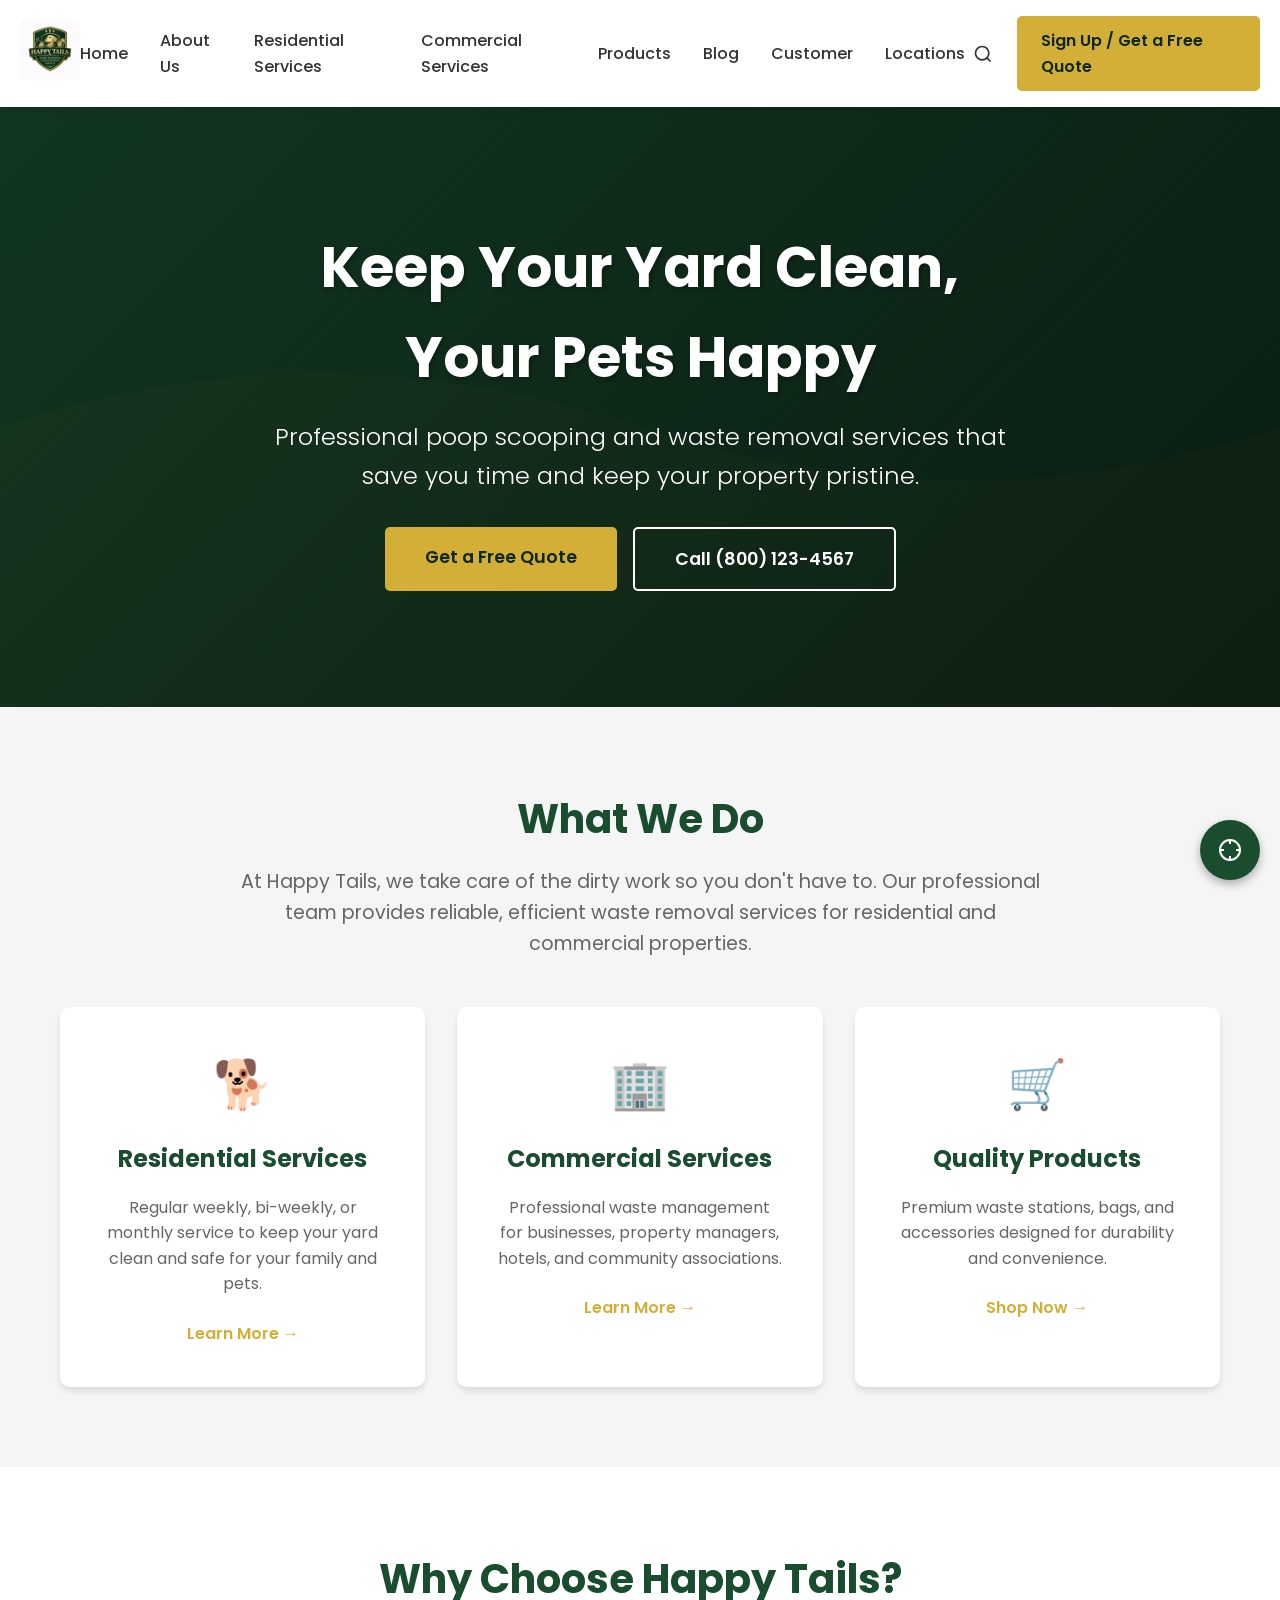
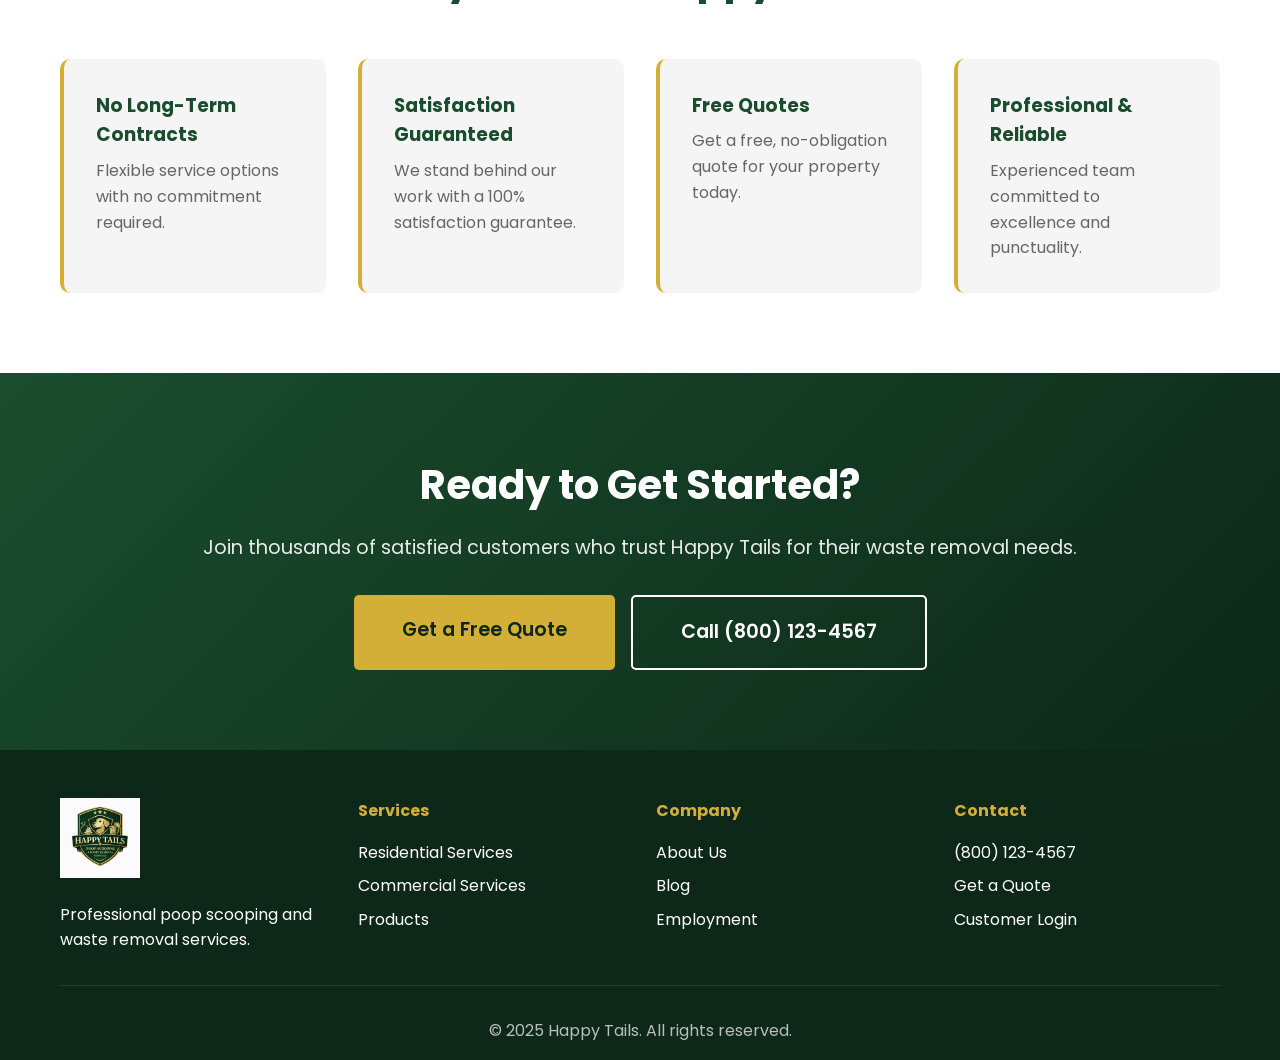
==== index.html @ 88276db1 "Add residential services page and accompanying styles - Created a new HTML file for residential serv" ====
<!DOCTYPE html>
<html lang="en">
<head>
    <meta charset="UTF-8">
    <meta name="viewport" content="width=device-width, initial-scale=1.0">
    <meta name="description" content="Happy Tails - Professional poop scooping and waste removal services. Get a free quote today!">
    <title>Happy Tails - Poop Scooping & Waste Removal Services</title>
    <link rel="stylesheet" href="styles.css">
    <link rel="preconnect" href="https://fonts.googleapis.com">
    <link rel="preconnect" href="https://fonts.gstatic.com" crossorigin>
    <link href="https://fonts.googleapis.com/css2?family=Poppins:wght@300;400;600;700&display=swap" rel="stylesheet">
</head>
<body>
    <!-- Navigation -->
    <nav class="navbar">
        <div class="nav-container">
            <a href="index.html" class="logo">
                <img src="ChatGPT Image Dec 16, 2025, 12_59_10 PM.png" alt="Happy Tails Logo">
            </a>
            <ul class="nav-menu">
                <li><a href="index.html">Home</a></li>
                <li><a href="about.html">About Us</a></li>
                <li><a href="residential.html">Residential Services</a></li>
                <li><a href="commercial.html">Commercial Services</a></li>
                <li><a href="products.html">Products</a></li>
                <li><a href="blog.html">Blog</a></li>
                <li><a href="customer.html">Customer</a></li>
                <li><a href="locations.html">Locations</a></li>
            </ul>
            <div class="nav-actions">
                <button class="search-btn" aria-label="Search">
                    <svg width="20" height="20" viewBox="0 0 24 24" fill="none" stroke="currentColor" stroke-width="2">
                        <circle cx="11" cy="11" r="8"></circle>
                        <path d="m21 21-4.35-4.35"></path>
                    </svg>
                </button>
                <a href="locations.html" class="btn-primary">Sign Up / Get a Free Quote</a>
                <button class="mobile-menu-toggle" aria-label="Toggle menu">
                    <span></span>
                    <span></span>
                    <span></span>
                </button>
            </div>
        </div>
    </nav>

    <!-- Hero Section -->
    <section class="hero">
        <div class="hero-overlay"></div>
        <div class="hero-content">
            <h1 class="hero-title">Keep Your Yard Clean, Your Pets Happy</h1>
            <p class="hero-subtitle">Professional poop scooping and waste removal services that save you time and keep your property pristine.</p>
            <div class="hero-cta">
                <a href="locations.html" class="btn-hero">Get a Free Quote</a>
                <a href="tel:+18001234567" class="btn-hero-secondary">Call (800) 123-4567</a>
            </div>
        </div>
    </section>

    <!-- What We Do Section -->
    <section class="what-we-do">
        <div class="container">
            <h2>What We Do</h2>
            <p class="section-intro">At Happy Tails, we take care of the dirty work so you don't have to. Our professional team provides reliable, efficient waste removal services for residential and commercial properties.</p>
            <div class="features-grid">
                <div class="feature-card">
                    <div class="feature-icon">🐕</div>
                    <h3>Residential Services</h3>
                    <p>Regular weekly, bi-weekly, or monthly service to keep your yard clean and safe for your family and pets.</p>
                    <a href="residential.html" class="feature-link">Learn More →</a>
                </div>
                <div class="feature-card">
                    <div class="feature-icon">🏢</div>
                    <h3>Commercial Services</h3>
                    <p>Professional waste management for businesses, property managers, hotels, and community associations.</p>
                    <a href="commercial.html" class="feature-link">Learn More →</a>
                </div>
                <div class="feature-card">
                    <div class="feature-icon">🛒</div>
                    <h3>Quality Products</h3>
                    <p>Premium waste stations, bags, and accessories designed for durability and convenience.</p>
                    <a href="products.html" class="feature-link">Shop Now →</a>
                </div>
            </div>
        </div>
    </section>

    <!-- Why Choose Us Section -->
    <section class="why-choose">
        <div class="container">
            <h2>Why Choose Happy Tails?</h2>
            <div class="benefits-grid">
                <div class="benefit-item">
                    <h3>No Long-Term Contracts</h3>
                    <p>Flexible service options with no commitment required.</p>
                </div>
                <div class="benefit-item">
                    <h3>Satisfaction Guaranteed</h3>
                    <p>We stand behind our work with a 100% satisfaction guarantee.</p>
                </div>
                <div class="benefit-item">
                    <h3>Free Quotes</h3>
                    <p>Get a free, no-obligation quote for your property today.</p>
                </div>
                <div class="benefit-item">
                    <h3>Professional & Reliable</h3>
                    <p>Experienced team committed to excellence and punctuality.</p>
                </div>
            </div>
        </div>
    </section>

    <!-- CTA Section -->
    <section class="cta-section">
        <div class="container">
            <h2>Ready to Get Started?</h2>
            <p>Join thousands of satisfied customers who trust Happy Tails for their waste removal needs.</p>
            <div class="cta-buttons">
                <a href="locations.html" class="btn-primary-large">Get a Free Quote</a>
                <a href="tel:+18001234567" class="btn-secondary-large">Call (800) 123-4567</a>
            </div>
        </div>
    </section>

    <!-- Footer -->
    <footer class="footer">
        <div class="container">
            <div class="footer-content">
                <div class="footer-section">
                    <img src="ChatGPT Image Dec 16, 2025, 12_59_10 PM.png" alt="Happy Tails Logo" class="footer-logo">
                    <p>Professional poop scooping and waste removal services.</p>
                </div>
                <div class="footer-section">
                    <h4>Services</h4>
                    <ul>
                        <li><a href="residential.html">Residential Services</a></li>
                        <li><a href="commercial.html">Commercial Services</a></li>
                        <li><a href="products.html">Products</a></li>
                    </ul>
                </div>
                <div class="footer-section">
                    <h4>Company</h4>
                    <ul>
                        <li><a href="about.html">About Us</a></li>
                        <li><a href="blog.html">Blog</a></li>
                        <li><a href="about.html#employment">Employment</a></li>
                    </ul>
                </div>
                <div class="footer-section">
                    <h4>Contact</h4>
                    <ul>
                        <li><a href="tel:+18001234567">(800) 123-4567</a></li>
                        <li><a href="locations.html">Get a Quote</a></li>
                        <li><a href="customer.html">Customer Login</a></li>
                    </ul>
                </div>
            </div>
            <div class="footer-bottom">
                <p>&copy; 2025 Happy Tails. All rights reserved.</p>
            </div>
        </div>
    </footer>

    <!-- Accessibility Widget -->
    <div id="accessibility-widget" class="accessibility-widget">
        <button class="accessibility-toggle" aria-label="Accessibility Options">
            <svg width="24" height="24" viewBox="0 0 24 24" fill="none" stroke="currentColor" stroke-width="2">
                <circle cx="12" cy="12" r="10"></circle>
                <path d="M12 2v4M12 18v4M2 12h4M18 12h4"></path>
            </svg>
        </button>
        <div class="accessibility-menu">
            <h3>Accessibility Options</h3>
            <div class="accessibility-option">
                <label>
                    <input type="checkbox" id="high-contrast"> High Contrast
                </label>
            </div>
            <div class="accessibility-option">
                <label>
                    <input type="checkbox" id="large-text"> Large Text
                </label>
            </div>
            <div class="accessibility-option">
                <label>
                    <input type="checkbox" id="readable-font"> Readable Font
                </label>
            </div>
            <div class="accessibility-option">
                <button id="reset-accessibility">Reset</button>
            </div>
        </div>
    </div>

    <!-- Search Modal -->
    <div id="search-modal" class="modal">
        <div class="modal-content">
            <span class="close-modal">&times;</span>
            <h2>Search</h2>
            <input type="search" placeholder="Search..." class="search-input">
            <div class="search-results"></div>
        </div>
    </div>

    <script src="script.js"></script>
</body>
</html>
---- styles.css ----
/* Reset and Base Styles */
* {
    margin: 0;
    padding: 0;
    box-sizing: border-box;
}

:root {
    --primary-green: #1a4d2e;
    --dark-green: #0d2818;
    --gold: #d4af37;
    --light-gold: #f4e4bc;
    --white: #ffffff;
    --light-gray: #f5f5f5;
    --gray: #666666;
    --dark-gray: #333333;
    --font-primary: 'Poppins', sans-serif;
}

body {
    font-family: var(--font-primary);
    line-height: 1.6;
    color: var(--dark-gray);
    overflow-x: hidden;
}

.container {
    max-width: 1200px;
    margin: 0 auto;
    padding: 0 20px;
}

/* Navigation */
.navbar {
    background: var(--white);
    box-shadow: 0 2px 10px rgba(0,0,0,0.1);
    position: sticky;
    top: 0;
    z-index: 1000;
    padding: 1rem 0;
}

.nav-container {
    max-width: 1400px;
    margin: 0 auto;
    padding: 0 20px;
    display: flex;
    justify-content: space-between;
    align-items: center;
}

.logo img {
    height: 60px;
    width: auto;
}

.nav-menu {
    display: flex;
    list-style: none;
    gap: 2rem;
    align-items: center;
}

.nav-menu a {
    text-decoration: none;
    color: var(--dark-gray);
    font-weight: 500;
    transition: color 0.3s;
}

.nav-menu a:hover {
    color: var(--primary-green);
}

.nav-actions {
    display: flex;
    align-items: center;
    gap: 1rem;
}

.search-btn {
    background: none;
    border: none;
    cursor: pointer;
    color: var(--dark-gray);
    padding: 0.5rem;
    display: flex;
    align-items: center;
    transition: color 0.3s;
}

.search-btn:hover {
    color: var(--primary-green);
}

.btn-primary {
    background: var(--gold);
    color: var(--dark-green);
    padding: 0.75rem 1.5rem;
    border: none;
    border-radius: 5px;
    font-weight: 600;
    text-decoration: none;
    display: inline-block;
    transition: all 0.3s;
    cursor: pointer;
}

.btn-primary:hover {
    background: var(--primary-green);
    color: var(--white);
    transform: translateY(-2px);
    box-shadow: 0 4px 8px rgba(0,0,0,0.2);
}

.mobile-menu-toggle {
    display: none;
    flex-direction: column;
    background: none;
    border: none;
    cursor: pointer;
    gap: 4px;
}

.mobile-menu-toggle span {
    width: 25px;
    height: 3px;
    background: var(--dark-gray);
    transition: all 0.3s;
}

/* Hero Section */
.hero {
    position: relative;
    height: 600px;
    background: linear-gradient(135deg, var(--primary-green) 0%, var(--dark-green) 100%);
    display: flex;
    align-items: center;
    justify-content: center;
    text-align: center;
    color: var(--white);
    overflow: hidden;
}

.hero::before {
    content: '';
    position: absolute;
    top: 0;
    left: 0;
    right: 0;
    bottom: 0;
    background: url('data:image/svg+xml,<svg xmlns="http://www.w3.org/2000/svg" viewBox="0 0 1200 600"><path d="M0,300 Q300,200 600,300 T1200,300 L1200,600 L0,600 Z" fill="rgba(212,175,55,0.1)"/></svg>');
    background-size: cover;
    opacity: 0.3;
}

.hero-overlay {
    position: absolute;
    top: 0;
    left: 0;
    right: 0;
    bottom: 0;
    background: rgba(0,0,0,0.3);
}

.hero-content {
    position: relative;
    z-index: 1;
    max-width: 800px;
    padding: 0 20px;
}

.hero-title {
    font-size: 3.5rem;
    font-weight: 700;
    margin-bottom: 1rem;
    text-shadow: 2px 2px 4px rgba(0,0,0,0.3);
}

.hero-subtitle {
    font-size: 1.5rem;
    margin-bottom: 2rem;
    font-weight: 300;
}

.hero-cta {
    display: flex;
    gap: 1rem;
    justify-content: center;
    flex-wrap: wrap;
}

.btn-hero {
    background: var(--gold);
    color: var(--dark-green);
    padding: 1rem 2.5rem;
    border-radius: 5px;
    font-weight: 600;
    text-decoration: none;
    font-size: 1.1rem;
    transition: all 0.3s;
    display: inline-block;
}

.btn-hero:hover {
    background: var(--white);
    transform: translateY(-3px);
    box-shadow: 0 6px 20px rgba(0,0,0,0.3);
}

.btn-hero-secondary {
    background: transparent;
    color: var(--white);
    padding: 1rem 2.5rem;
    border: 2px solid var(--white);
    border-radius: 5px;
    font-weight: 600;
    text-decoration: none;
    font-size: 1.1rem;
    transition: all 0.3s;
    display: inline-block;
}

.btn-hero-secondary:hover {
    background: var(--white);
    color: var(--primary-green);
    transform: translateY(-3px);
}

/* What We Do Section */
.what-we-do {
    padding: 5rem 0;
    background: var(--light-gray);
}

.what-we-do h2 {
    text-align: center;
    font-size: 2.5rem;
    color: var(--primary-green);
    margin-bottom: 1rem;
}

.section-intro {
    text-align: center;
    font-size: 1.2rem;
    color: var(--gray);
    max-width: 800px;
    margin: 0 auto 3rem;
}

.features-grid {
    display: grid;
    grid-template-columns: repeat(auto-fit, minmax(300px, 1fr));
    gap: 2rem;
    margin-top: 3rem;
}

.feature-card {
    background: var(--white);
    padding: 2.5rem;
    border-radius: 10px;
    box-shadow: 0 4px 6px rgba(0,0,0,0.1);
    transition: transform 0.3s, box-shadow 0.3s;
    text-align: center;
}

.feature-card:hover {
    transform: translateY(-5px);
    box-shadow: 0 8px 15px rgba(0,0,0,0.2);
}

.feature-icon {
    font-size: 3rem;
    margin-bottom: 1rem;
}

.feature-card h3 {
    color: var(--primary-green);
    font-size: 1.5rem;
    margin-bottom: 1rem;
}

.feature-card p {
    color: var(--gray);
    margin-bottom: 1.5rem;
}

.feature-link {
    color: var(--gold);
    text-decoration: none;
    font-weight: 600;
    transition: color 0.3s;
}

.feature-link:hover {
    color: var(--primary-green);
}

/* Why Choose Us Section */
.why-choose {
    padding: 5rem 0;
    background: var(--white);
}

.why-choose h2 {
    text-align: center;
    font-size: 2.5rem;
    color: var(--primary-green);
    margin-bottom: 3rem;
}

.benefits-grid {
    display: grid;
    grid-template-columns: repeat(auto-fit, minmax(250px, 1fr));
    gap: 2rem;
}

.benefit-item {
    padding: 2rem;
    background: var(--light-gray);
    border-radius: 10px;
    border-left: 4px solid var(--gold);
}

.benefit-item h3 {
    color: var(--primary-green);
    margin-bottom: 0.5rem;
}

.benefit-item p {
    color: var(--gray);
}

/* CTA Section */
.cta-section {
    padding: 5rem 0;
    background: linear-gradient(135deg, var(--primary-green) 0%, var(--dark-green) 100%);
    color: var(--white);
    text-align: center;
}

.cta-section h2 {
    font-size: 2.5rem;
    margin-bottom: 1rem;
}

.cta-section p {
    font-size: 1.2rem;
    margin-bottom: 2rem;
    opacity: 0.9;
}

.cta-buttons {
    display: flex;
    gap: 1rem;
    justify-content: center;
    flex-wrap: wrap;
}

.btn-primary-large {
    background: var(--gold);
    color: var(--dark-green);
    padding: 1.25rem 3rem;
    border-radius: 5px;
    font-weight: 600;
    text-decoration: none;
    font-size: 1.2rem;
    transition: all 0.3s;
    display: inline-block;
}

.btn-primary-large:hover {
    background: var(--white);
    transform: translateY(-3px);
    box-shadow: 0 6px 20px rgba(0,0,0,0.3);
}

.btn-secondary-large {
    background: transparent;
    color: var(--white);
    padding: 1.25rem 3rem;
    border: 2px solid var(--white);
    border-radius: 5px;
    font-weight: 600;
    text-decoration: none;
    font-size: 1.2rem;
    transition: all 0.3s;
    display: inline-block;
}

.btn-secondary-large:hover {
    background: var(--white);
    color: var(--primary-green);
    transform: translateY(-3px);
}

/* Footer */
.footer {
    background: var(--dark-green);
    color: var(--white);
    padding: 3rem 0 1rem;
}

.footer-content {
    display: grid;
    grid-template-columns: repeat(auto-fit, minmax(200px, 1fr));
    gap: 2rem;
    margin-bottom: 2rem;
}

.footer-logo {
    height: 80px;
    width: auto;
    margin-bottom: 1rem;
}

.footer-section h4 {
    margin-bottom: 1rem;
    color: var(--gold);
}

.footer-section ul {
    list-style: none;
}

.footer-section ul li {
    margin-bottom: 0.5rem;
}

.footer-section a {
    color: var(--white);
    text-decoration: none;
    transition: color 0.3s;
}

.footer-section a:hover {
    color: var(--gold);
}

.footer-bottom {
    text-align: center;
    padding-top: 2rem;
    border-top: 1px solid rgba(255,255,255,0.1);
    color: rgba(255,255,255,0.7);
}

/* Accessibility Widget */
.accessibility-widget {
    position: fixed;
    bottom: 20px;
    right: 20px;
    z-index: 1000;
}

.accessibility-toggle {
    background: var(--primary-green);
    color: var(--white);
    border: none;
    border-radius: 50%;
    width: 60px;
    height: 60px;
    cursor: pointer;
    box-shadow: 0 4px 10px rgba(0,0,0,0.3);
    transition: all 0.3s;
    display: flex;
    align-items: center;
    justify-content: center;
}

.accessibility-toggle:hover {
    background: var(--dark-green);
    transform: scale(1.1);
}

.accessibility-menu {
    position: absolute;
    bottom: 70px;
    right: 0;
    background: var(--white);
    padding: 1.5rem;
    border-radius: 10px;
    box-shadow: 0 4px 15px rgba(0,0,0,0.2);
    min-width: 250px;
    display: none;
}

.accessibility-menu.active {
    display: block;
}

.accessibility-menu h3 {
    color: var(--primary-green);
    margin-bottom: 1rem;
    font-size: 1.2rem;
}

.accessibility-option {
    margin-bottom: 1rem;
}

.accessibility-option label {
    display: flex;
    align-items: center;
    cursor: pointer;
    color: var(--dark-gray);
}

.accessibility-option input[type="checkbox"] {
    margin-right: 0.5rem;
    width: 18px;
    height: 18px;
}

.accessibility-option button {
    background: var(--gold);
    color: var(--dark-green);
    border: none;
    padding: 0.5rem 1rem;
    border-radius: 5px;
    cursor: pointer;
    font-weight: 600;
    width: 100%;
}

/* Modal */
.modal {
    display: none;
    position: fixed;
    z-index: 2000;
    left: 0;
    top: 0;
    width: 100%;
    height: 100%;
    background: rgba(0,0,0,0.5);
}

.modal.active {
    display: flex;
    align-items: center;
    justify-content: center;
}

.modal-content {
    background: var(--white);
    padding: 2rem;
    border-radius: 10px;
    max-width: 600px;
    width: 90%;
    position: relative;
}

.close-modal {
    position: absolute;
    top: 1rem;
    right: 1rem;
    font-size: 2rem;
    cursor: pointer;
    color: var(--gray);
}

.close-modal:hover {
    color: var(--primary-green);
}

.search-input {
    width: 100%;
    padding: 1rem;
    border: 2px solid var(--light-gray);
    border-radius: 5px;
    font-size: 1rem;
    margin-top: 1rem;
}

.search-input:focus {
    outline: none;
    border-color: var(--primary-green);
}

/* Page Styles */
.page-header {
    background: linear-gradient(135deg, var(--primary-green) 0%, var(--dark-green) 100%);
    color: var(--white);
    padding: 4rem 0;
    text-align: center;
}

.page-header h1 {
    font-size: 3rem;
    margin-bottom: 1rem;
}

.page-header p {
    font-size: 1.2rem;
    opacity: 0.9;
}

.page-content {
    padding: 4rem 0;
}

.content-section {
    margin-bottom: 3rem;
}

.content-section h2 {
    color: var(--primary-green);
    font-size: 2rem;
    margin-bottom: 1rem;
}

.content-section h3 {
    color: var(--primary-green);
    font-size: 1.5rem;
    margin-bottom: 0.75rem;
    margin-top: 1.5rem;
}

.content-section p {
    color: var(--gray);
    margin-bottom: 1rem;
    line-height: 1.8;
}

.content-section ul {
    margin-left: 2rem;
    margin-bottom: 1rem;
    color: var(--gray);
}

.content-section li {
    margin-bottom: 0.5rem;
}

/* Form Styles */
.form-container {
    max-width: 600px;
    margin: 0 auto;
    background: var(--white);
    padding: 2rem;
    border-radius: 10px;
    box-shadow: 0 4px 6px rgba(0,0,0,0.1);
}

.form-group {
    margin-bottom: 1.5rem;
}

.form-group label {
    display: block;
    margin-bottom: 0.5rem;
    color: var(--dark-gray);
    font-weight: 500;
}

.form-group input,
.form-group select,
.form-group textarea {
    width: 100%;
    padding: 0.75rem;
    border: 2px solid var(--light-gray);
    border-radius: 5px;
    font-family: var(--font-primary);
    font-size: 1rem;
}

.form-group input:focus,
.form-group select:focus,
.form-group textarea:focus {
    outline: none;
    border-color: var(--primary-green);
}

.form-group textarea {
    resize: vertical;
    min-height: 120px;
}

.checkbox-group {
    display: flex;
    align-items: center;
    gap: 0.5rem;
}

.checkbox-group input[type="checkbox"] {
    width: auto;
}

/* Blog Styles */
.blog-grid {
    display: grid;
    grid-template-columns: repeat(auto-fill, minmax(300px, 1fr));
    gap: 2rem;
    margin-top: 2rem;
}

.blog-card {
    background: var(--white);
    border-radius: 10px;
    overflow: hidden;
    box-shadow: 0 4px 6px rgba(0,0,0,0.1);
    transition: transform 0.3s, box-shadow 0.3s;
}

.blog-card:hover {
    transform: translateY(-5px);
    box-shadow: 0 8px 15px rgba(0,0,0,0.2);
}

.blog-card img {
    width: 100%;
    height: 200px;
    object-fit: cover;
}

.blog-card-content {
    padding: 1.5rem;
}

.blog-card h3 {
    color: var(--primary-green);
    margin-bottom: 0.5rem;
}

.blog-card p {
    color: var(--gray);
    margin-bottom: 1rem;
}

.blog-card a {
    color: var(--gold);
    text-decoration: none;
    font-weight: 600;
}

.blog-filters {
    display: flex;
    gap: 1rem;
    flex-wrap: wrap;
    margin-bottom: 2rem;
}

.filter-btn {
    padding: 0.5rem 1rem;
    border: 2px solid var(--light-gray);
    background: var(--white);
    border-radius: 5px;
    cursor: pointer;
    transition: all 0.3s;
}

.filter-btn.active {
    background: var(--primary-green);
    color: var(--white);
    border-color: var(--primary-green);
}

/* Product Grid */
.product-grid {
    display: grid;
    grid-template-columns: repeat(auto-fill, minmax(280px, 1fr));
    gap: 2rem;
    margin-top: 2rem;
}

.product-card {
    background: var(--white);
    border-radius: 10px;
    overflow: hidden;
    box-shadow: 0 4px 6px rgba(0,0,0,0.1);
    transition: transform 0.3s;
}

.product-card:hover {
    transform: translateY(-5px);
}

.product-card img {
    width: 100%;
    height: 250px;
    object-fit: cover;
}

.product-card-content {
    padding: 1.5rem;
}

.product-card h3 {
    color: var(--primary-green);
    margin-bottom: 0.5rem;
}

.product-card p {
    color: var(--gray);
    margin-bottom: 1rem;
}

.product-price {
    font-size: 1.5rem;
    color: var(--gold);
    font-weight: 700;
    margin-bottom: 1rem;
}

/* Responsive Design */
@media (max-width: 768px) {
    .nav-menu {
        position: fixed;
        left: -100%;
        top: 70px;
        flex-direction: column;
        background: var(--white);
        width: 100%;
        text-align: center;
        transition: 0.3s;
        box-shadow: 0 10px 27px rgba(0,0,0,0.05);
        padding: 2rem 0;
        gap: 0;
    }

    .nav-menu.active {
        left: 0;
    }

    .nav-menu li {
        padding: 1rem 0;
        width: 100%;
    }

    .mobile-menu-toggle {
        display: flex;
    }

    .hero-title {
        font-size: 2rem;
    }

    .hero-subtitle {
        font-size: 1.2rem;
    }

    .hero-cta {
        flex-direction: column;
        align-items: center;
    }

    .features-grid,
    .benefits-grid,
    .blog-grid,
    .product-grid {
        grid-template-columns: 1fr;
    }

    .page-header h1 {
        font-size: 2rem;
    }
}

/* Accessibility Styles */
body.high-contrast {
    --primary-green: #000000;
    --dark-green: #000000;
    --gold: #ffff00;
    --white: #ffffff;
    --light-gray: #ffffff;
    --gray: #000000;
    --dark-gray: #000000;
}

body.large-text {
    font-size: 1.2rem;
}

body.large-text h1 {
    font-size: 3rem;
}

body.large-text h2 {
    font-size: 2.5rem;
}

body.large-text h3 {
    font-size: 2rem;
}

body.readable-font {
    font-family: Arial, sans-serif;
}
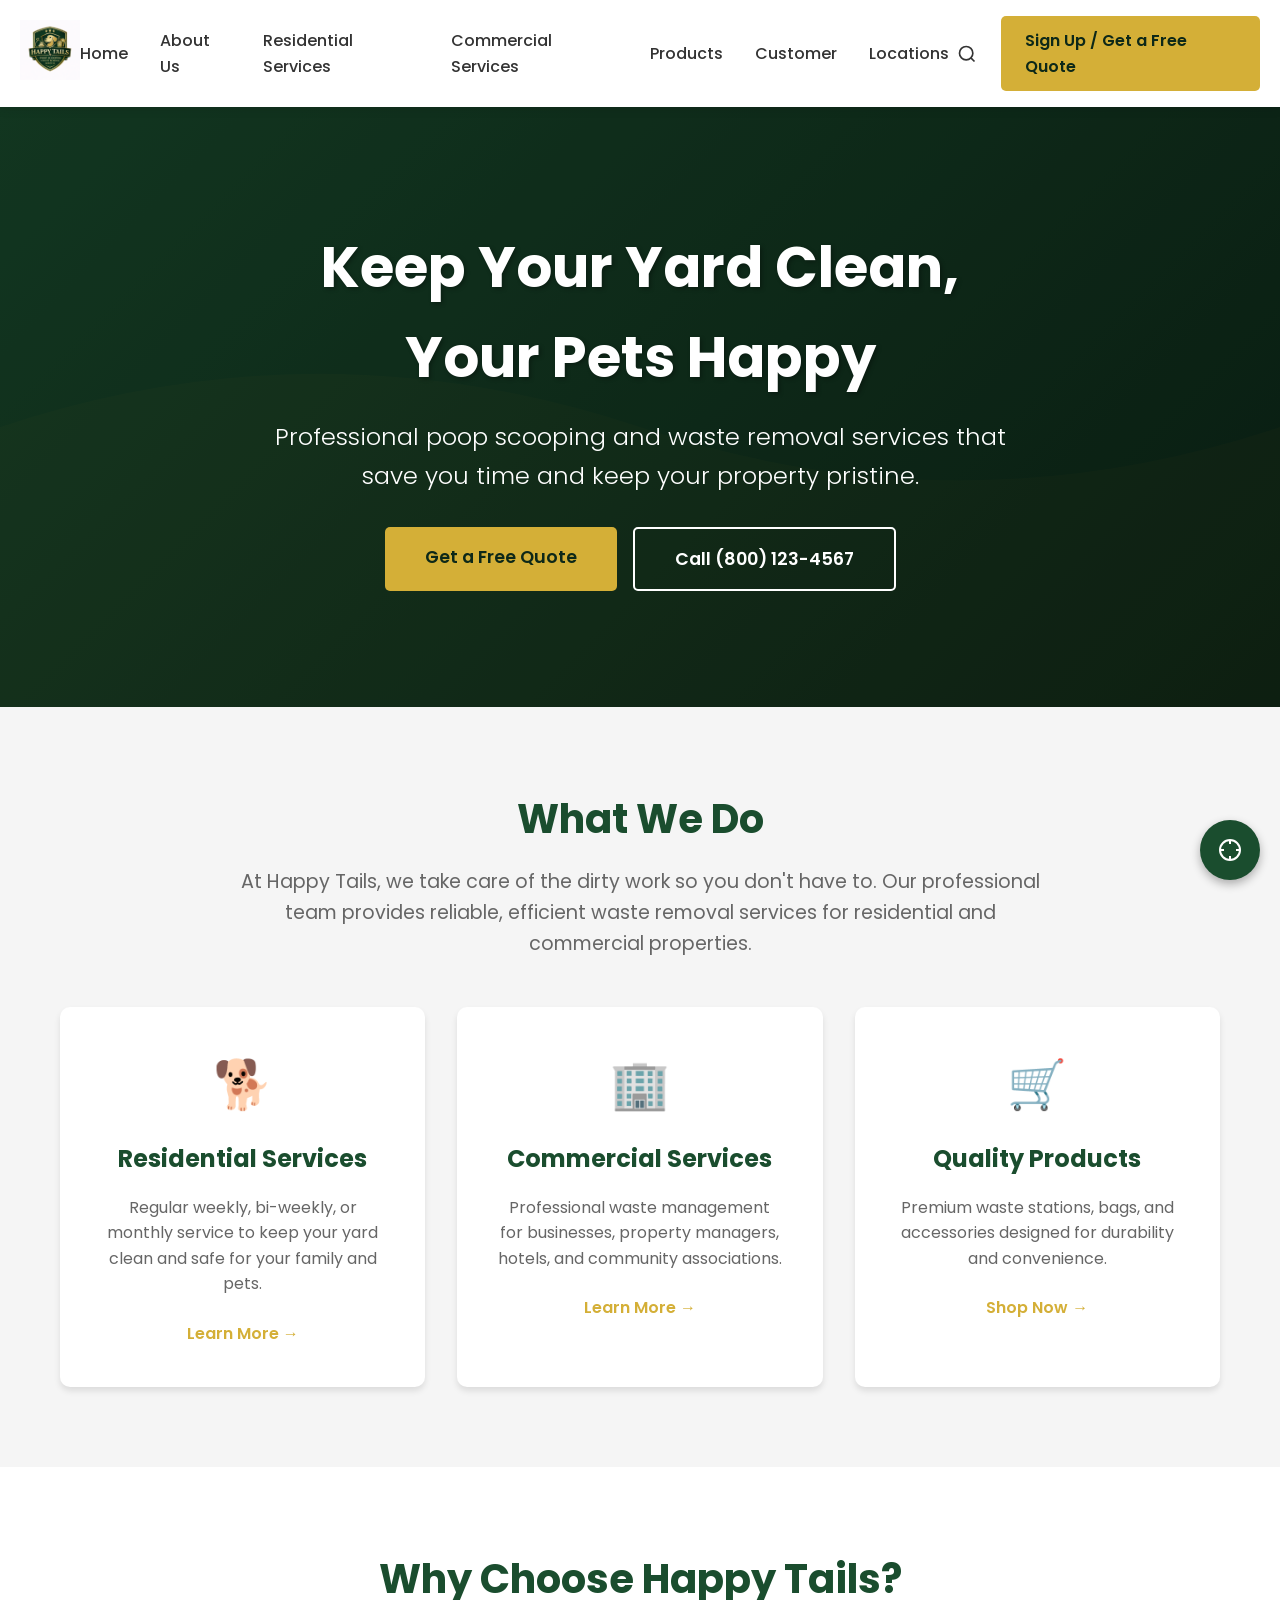
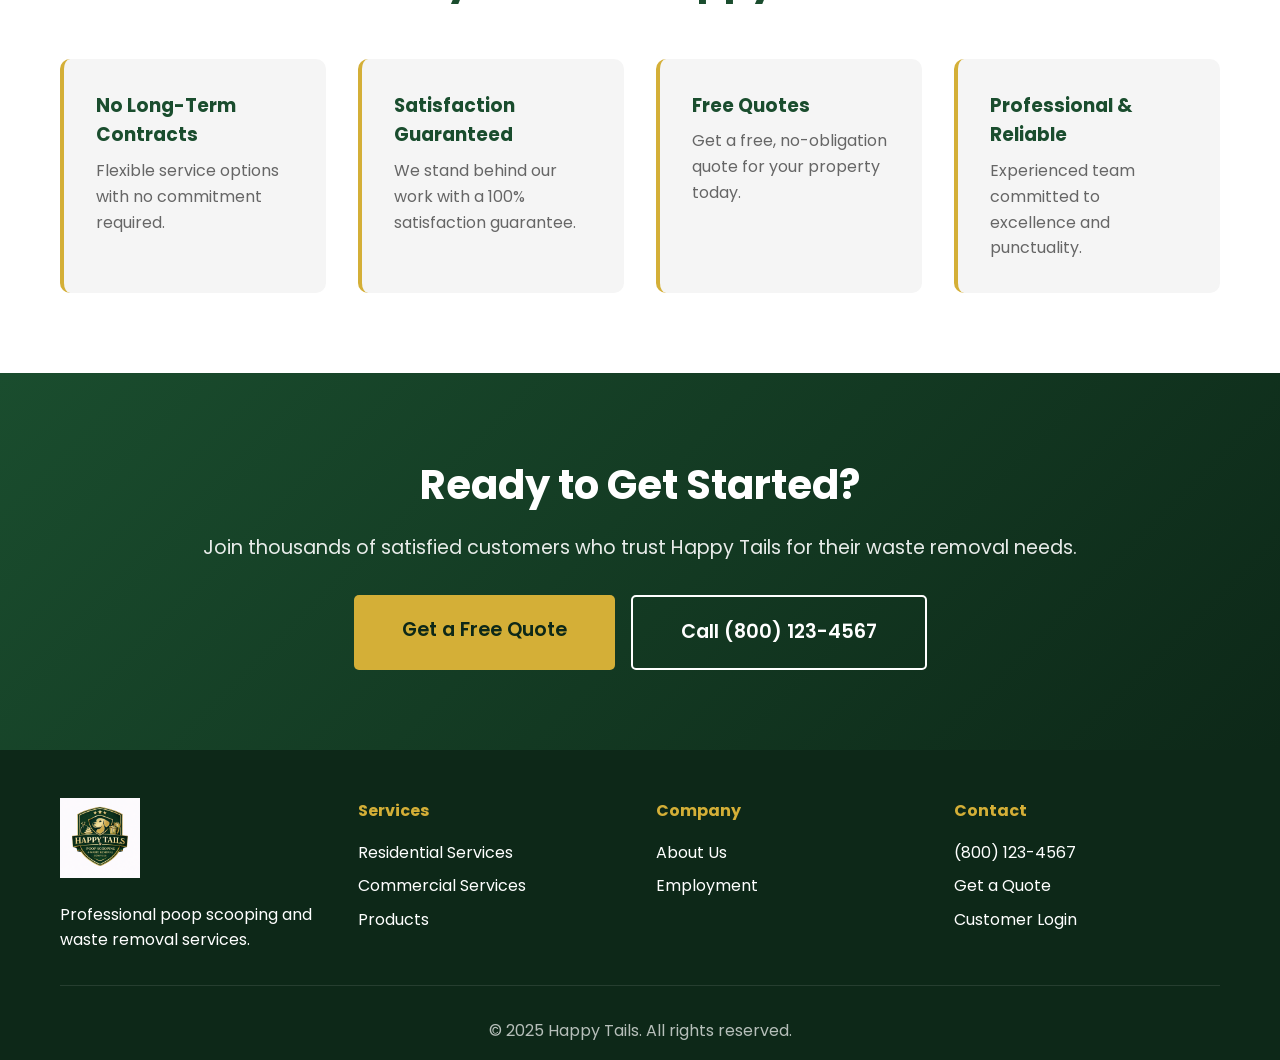
==== commit 3e374c74: "Remove blog page, nav links, and unused blog styles/scripts Co-authored-by: Cursor <cursoragent@curs" ====
--- a/index.html
+++ b/index.html
@@ -23,7 +23,6 @@
                 <li><a href="residential.html">Residential Services</a></li>
                 <li><a href="commercial.html">Commercial Services</a></li>
                 <li><a href="products.html">Products</a></li>
-                <li><a href="blog.html">Blog</a></li>
                 <li><a href="customer.html">Customer</a></li>
                 <li><a href="locations.html">Locations</a></li>
             </ul>
@@ -142,7 +141,6 @@
                     <h4>Company</h4>
                     <ul>
                         <li><a href="about.html">About Us</a></li>
-                        <li><a href="blog.html">Blog</a></li>
                         <li><a href="about.html#employment">Employment</a></li>
                     </ul>
                 </div>
--- a/styles.css
+++ b/styles.css
@@ -683,75 +683,6 @@
 
 .checkbox-group input[type="checkbox"] {
     width: auto;
-}
-
-/* Blog Styles */
-.blog-grid {
-    display: grid;
-    grid-template-columns: repeat(auto-fill, minmax(300px, 1fr));
-    gap: 2rem;
-    margin-top: 2rem;
-}
-
-.blog-card {
-    background: var(--white);
-    border-radius: 10px;
-    overflow: hidden;
-    box-shadow: 0 4px 6px rgba(0,0,0,0.1);
-    transition: transform 0.3s, box-shadow 0.3s;
-}
-
-.blog-card:hover {
-    transform: translateY(-5px);
-    box-shadow: 0 8px 15px rgba(0,0,0,0.2);
-}
-
-.blog-card img {
-    width: 100%;
-    height: 200px;
-    object-fit: cover;
-}
-
-.blog-card-content {
-    padding: 1.5rem;
-}
-
-.blog-card h3 {
-    color: var(--primary-green);
-    margin-bottom: 0.5rem;
-}
-
-.blog-card p {
-    color: var(--gray);
-    margin-bottom: 1rem;
-}
-
-.blog-card a {
-    color: var(--gold);
-    text-decoration: none;
-    font-weight: 600;
-}
-
-.blog-filters {
-    display: flex;
-    gap: 1rem;
-    flex-wrap: wrap;
-    margin-bottom: 2rem;
-}
-
-.filter-btn {
-    padding: 0.5rem 1rem;
-    border: 2px solid var(--light-gray);
-    background: var(--white);
-    border-radius: 5px;
-    cursor: pointer;
-    transition: all 0.3s;
-}
-
-.filter-btn.active {
-    background: var(--primary-green);
-    color: var(--white);
-    border-color: var(--primary-green);
 }
 
 /* Product Grid */
@@ -845,7 +776,6 @@
 
     .features-grid,
     .benefits-grid,
-    .blog-grid,
     .product-grid {
         grid-template-columns: 1fr;
     }
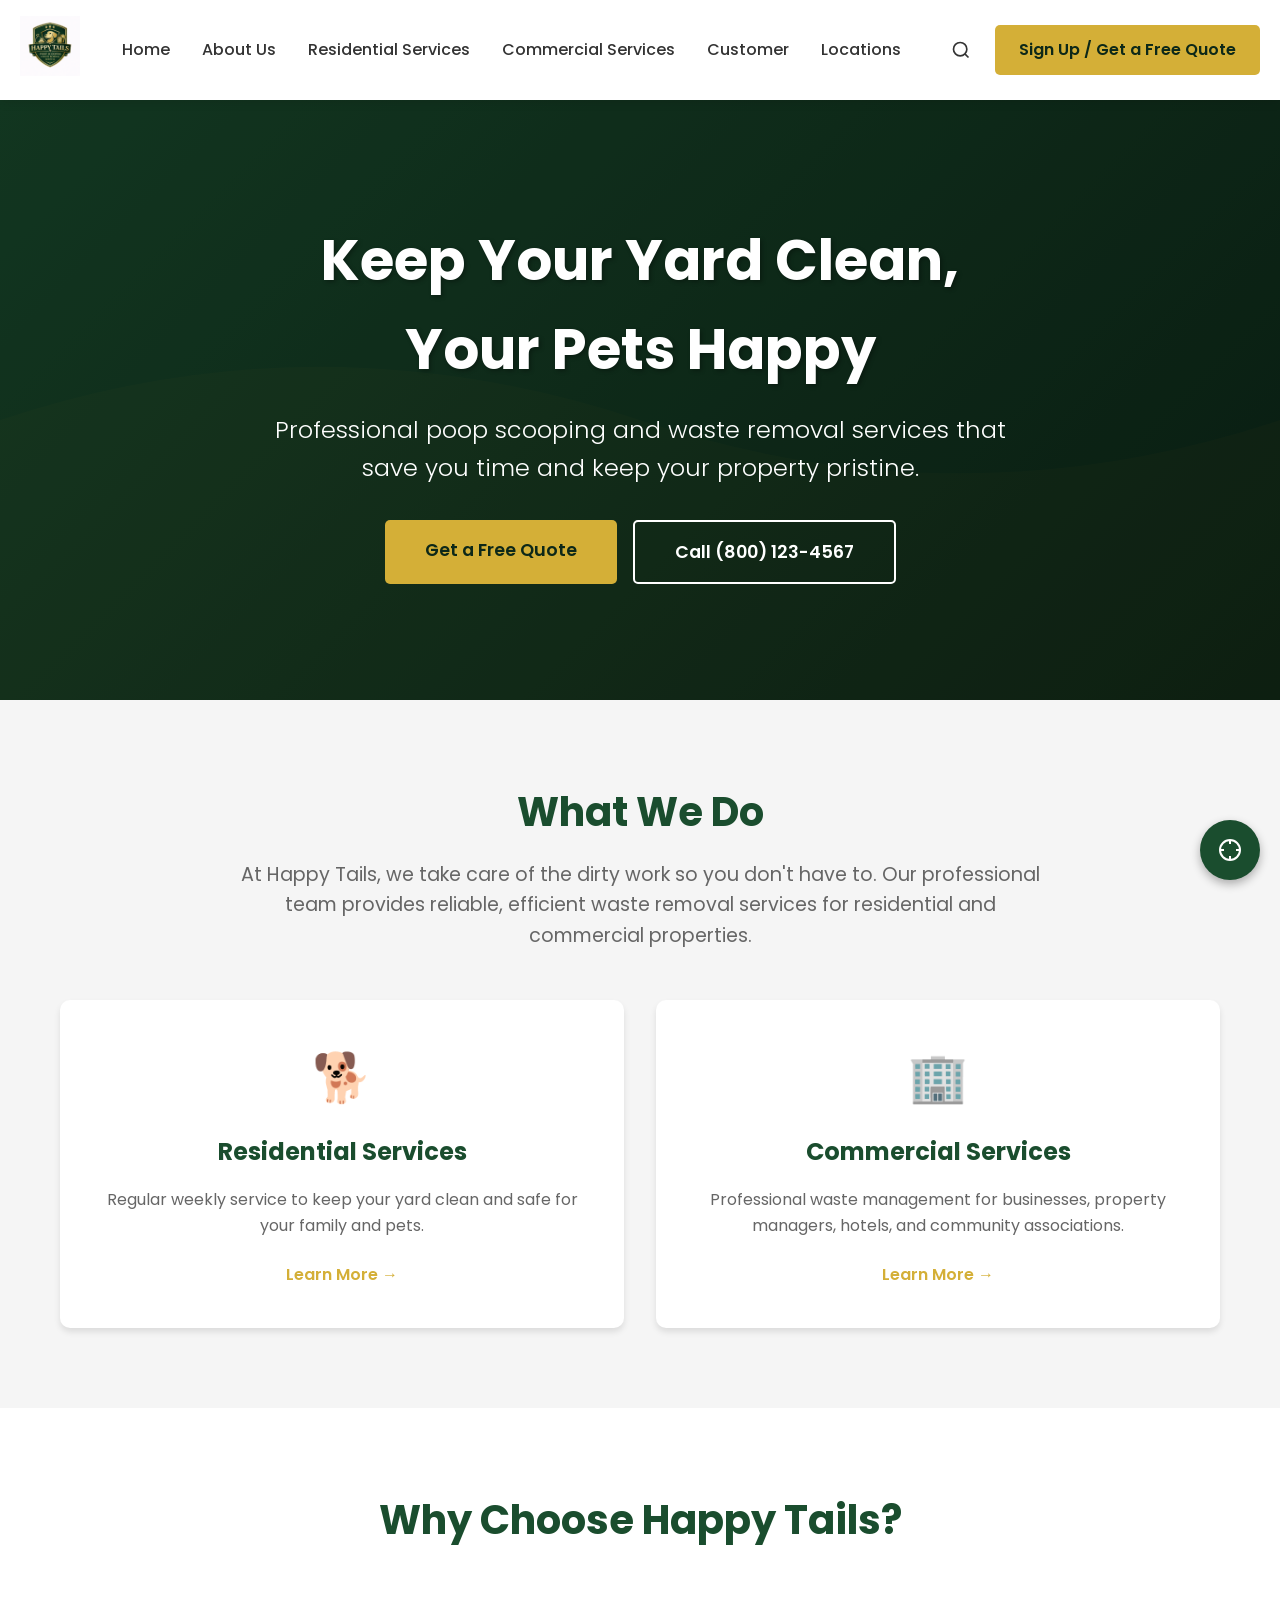
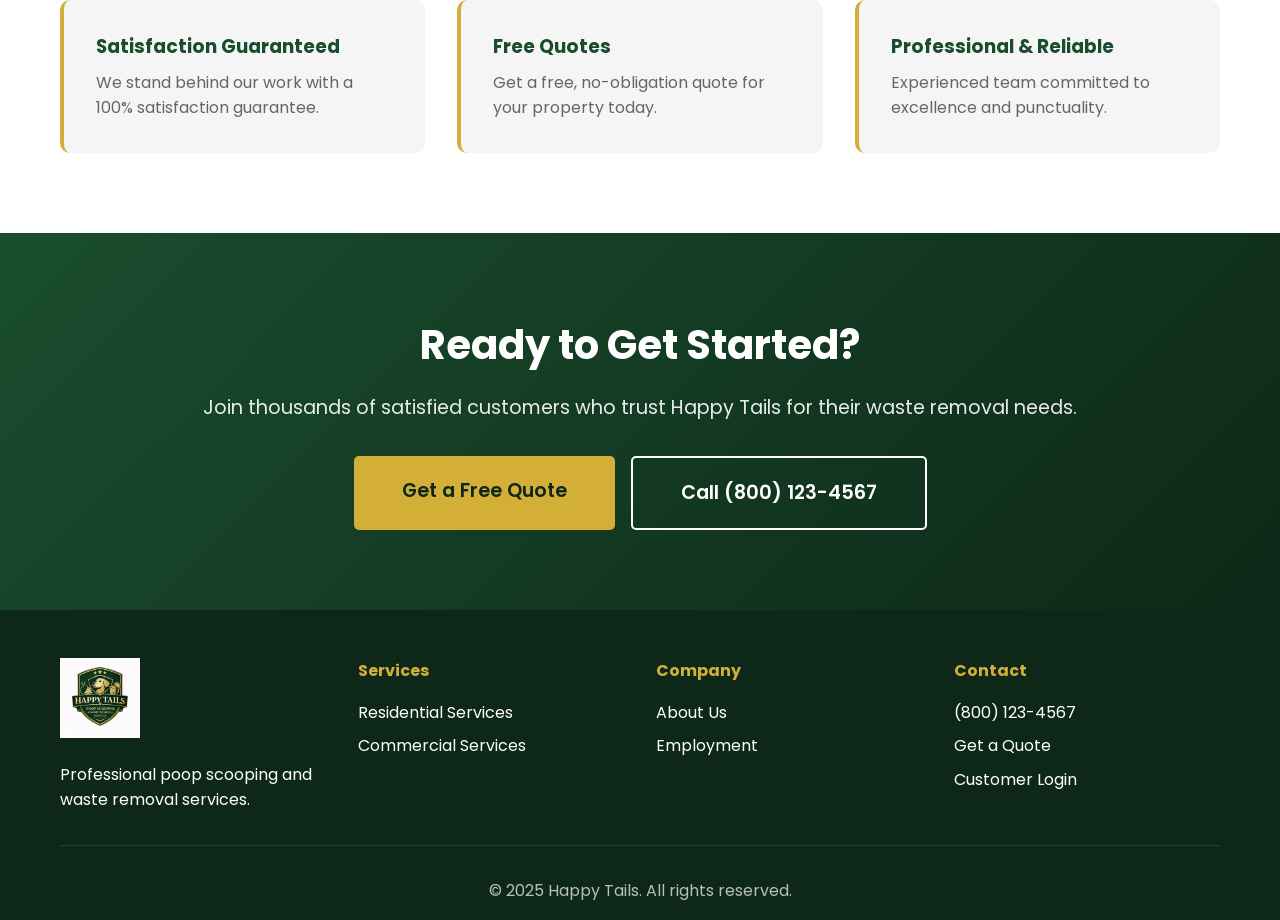
==== commit 2d8edd3f: "Remove products page, bi-weekly/monthly plans, and contract messaging Co-authored-by: Cursor <cursor" ====
--- a/index.html
+++ b/index.html
@@ -22,7 +22,6 @@
                 <li><a href="about.html">About Us</a></li>
                 <li><a href="residential.html">Residential Services</a></li>
                 <li><a href="commercial.html">Commercial Services</a></li>
-                <li><a href="products.html">Products</a></li>
                 <li><a href="customer.html">Customer</a></li>
                 <li><a href="locations.html">Locations</a></li>
             </ul>
@@ -65,7 +64,7 @@
                 <div class="feature-card">
                     <div class="feature-icon">🐕</div>
                     <h3>Residential Services</h3>
-                    <p>Regular weekly, bi-weekly, or monthly service to keep your yard clean and safe for your family and pets.</p>
+                    <p>Regular weekly service to keep your yard clean and safe for your family and pets.</p>
                     <a href="residential.html" class="feature-link">Learn More →</a>
                 </div>
                 <div class="feature-card">
@@ -73,12 +72,6 @@
                     <h3>Commercial Services</h3>
                     <p>Professional waste management for businesses, property managers, hotels, and community associations.</p>
                     <a href="commercial.html" class="feature-link">Learn More →</a>
-                </div>
-                <div class="feature-card">
-                    <div class="feature-icon">🛒</div>
-                    <h3>Quality Products</h3>
-                    <p>Premium waste stations, bags, and accessories designed for durability and convenience.</p>
-                    <a href="products.html" class="feature-link">Shop Now →</a>
                 </div>
             </div>
         </div>
@@ -89,10 +82,6 @@
         <div class="container">
             <h2>Why Choose Happy Tails?</h2>
             <div class="benefits-grid">
-                <div class="benefit-item">
-                    <h3>No Long-Term Contracts</h3>
-                    <p>Flexible service options with no commitment required.</p>
-                </div>
                 <div class="benefit-item">
                     <h3>Satisfaction Guaranteed</h3>
                     <p>We stand behind our work with a 100% satisfaction guarantee.</p>
@@ -134,7 +123,6 @@
                     <ul>
                         <li><a href="residential.html">Residential Services</a></li>
                         <li><a href="commercial.html">Commercial Services</a></li>
-                        <li><a href="products.html">Products</a></li>
                     </ul>
                 </div>
                 <div class="footer-section">
--- a/styles.css
+++ b/styles.css
@@ -683,53 +683,6 @@
 
 .checkbox-group input[type="checkbox"] {
     width: auto;
-}
-
-/* Product Grid */
-.product-grid {
-    display: grid;
-    grid-template-columns: repeat(auto-fill, minmax(280px, 1fr));
-    gap: 2rem;
-    margin-top: 2rem;
-}
-
-.product-card {
-    background: var(--white);
-    border-radius: 10px;
-    overflow: hidden;
-    box-shadow: 0 4px 6px rgba(0,0,0,0.1);
-    transition: transform 0.3s;
-}
-
-.product-card:hover {
-    transform: translateY(-5px);
-}
-
-.product-card img {
-    width: 100%;
-    height: 250px;
-    object-fit: cover;
-}
-
-.product-card-content {
-    padding: 1.5rem;
-}
-
-.product-card h3 {
-    color: var(--primary-green);
-    margin-bottom: 0.5rem;
-}
-
-.product-card p {
-    color: var(--gray);
-    margin-bottom: 1rem;
-}
-
-.product-price {
-    font-size: 1.5rem;
-    color: var(--gold);
-    font-weight: 700;
-    margin-bottom: 1rem;
 }
 
 /* Responsive Design */
@@ -775,8 +728,7 @@
     }
 
     .features-grid,
-    .benefits-grid,
-    .product-grid {
+    .benefits-grid {
         grid-template-columns: 1fr;
     }
 
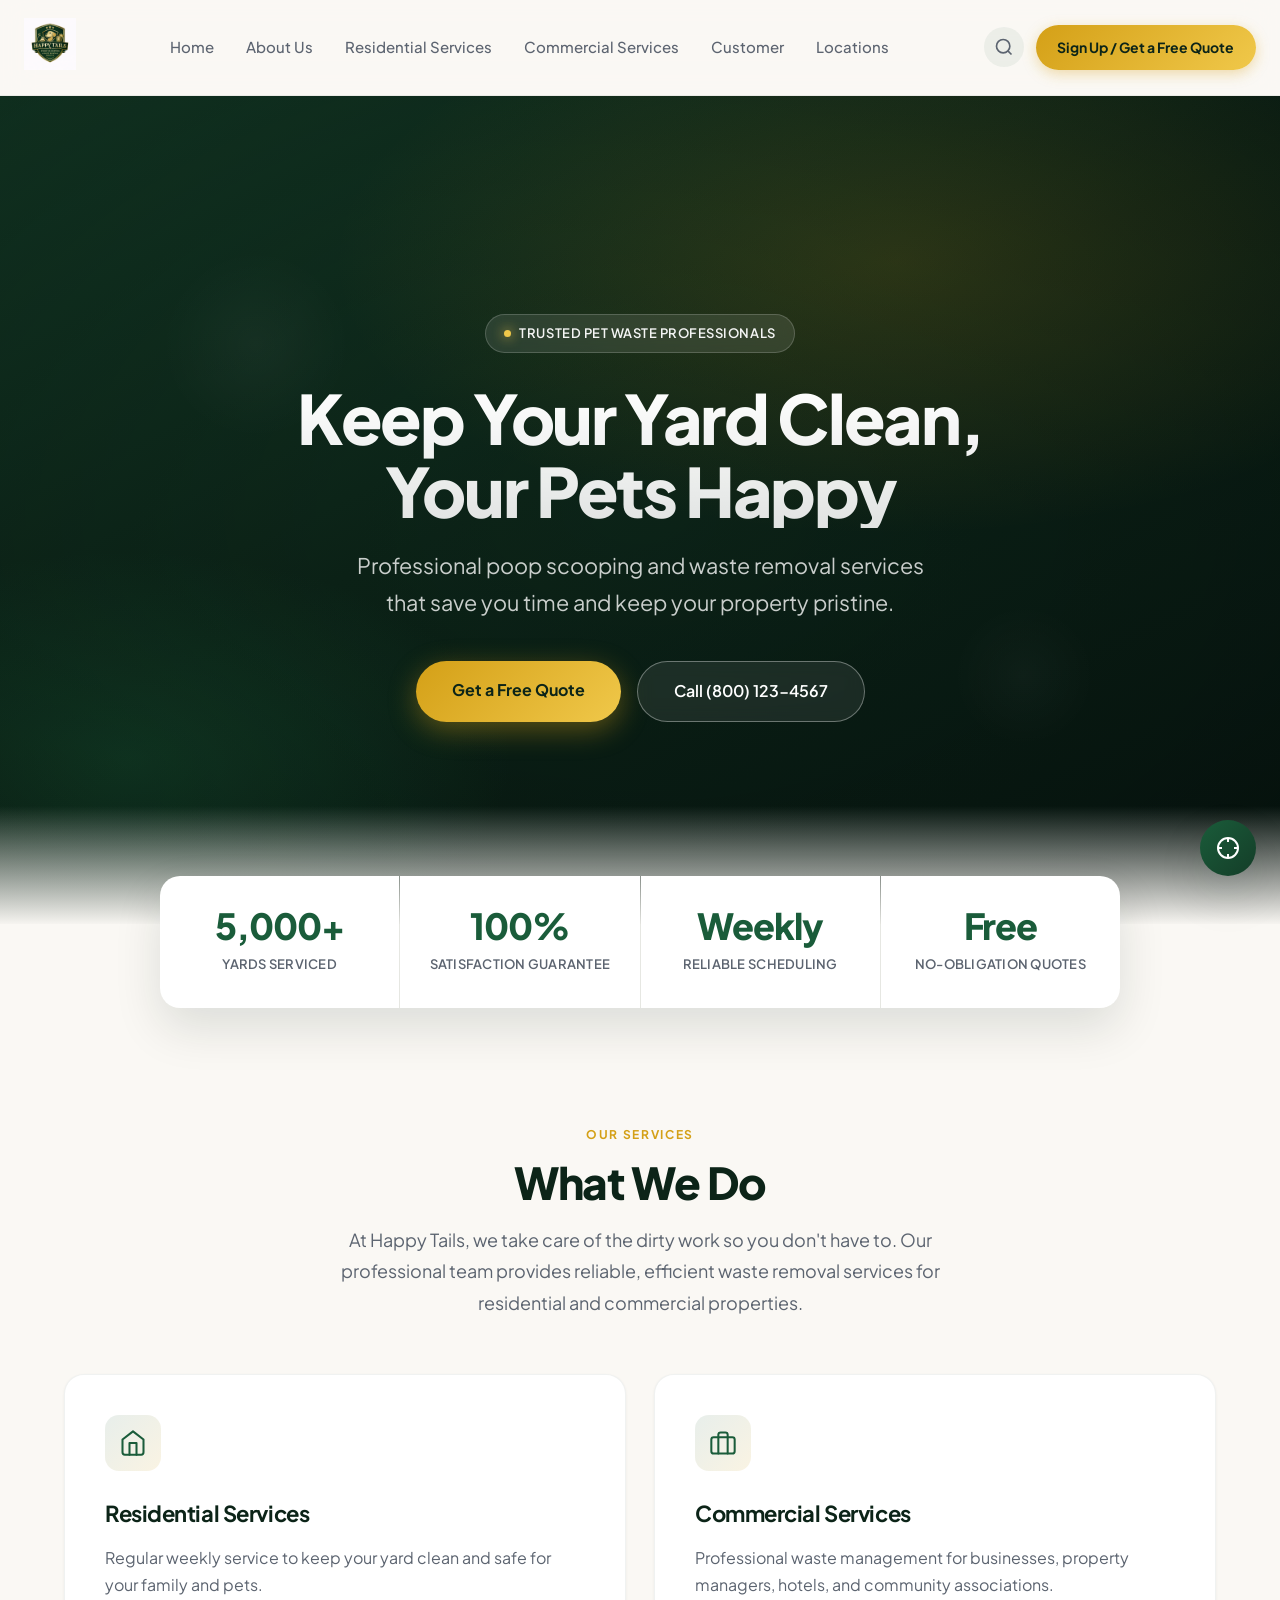
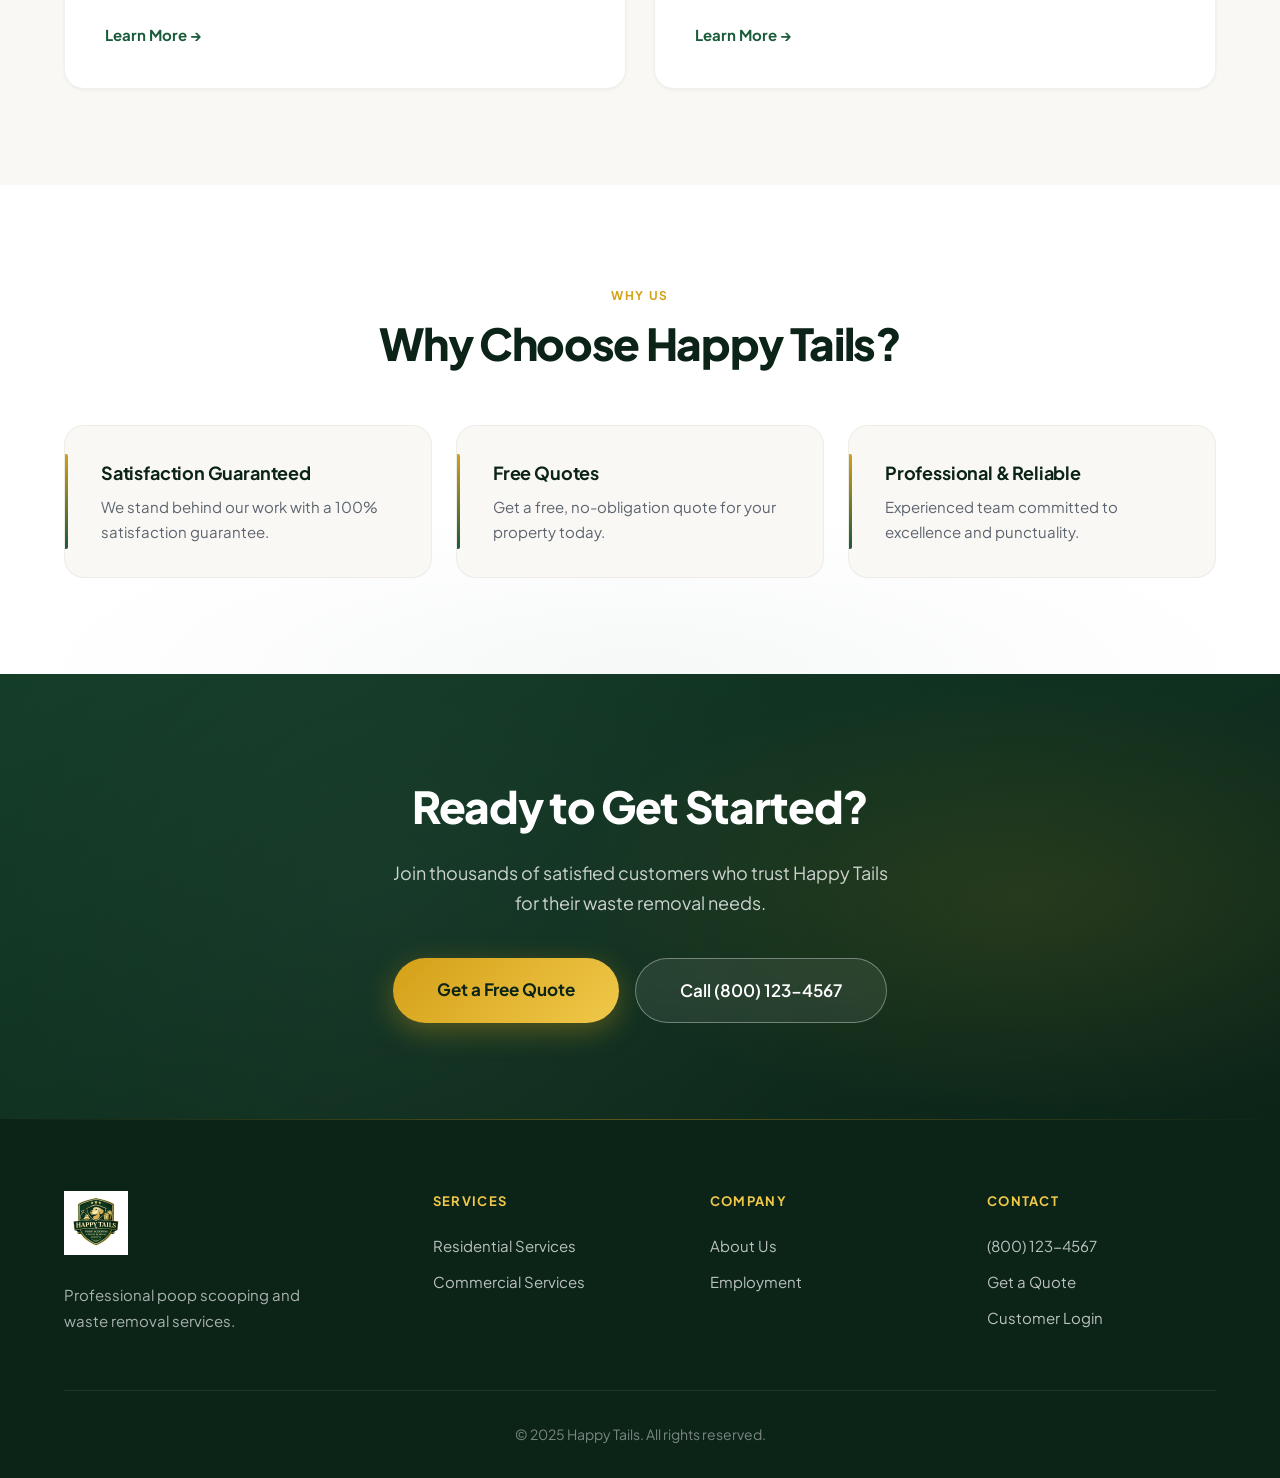
==== commit 5816c70e: "Redesign site with premium styling, homepage stats, and scroll animations Co-authored-by: Cursor <cu" ====
--- a/index.html
+++ b/index.html
@@ -8,7 +8,6 @@
     <link rel="stylesheet" href="styles.css">
     <link rel="preconnect" href="https://fonts.googleapis.com">
     <link rel="preconnect" href="https://fonts.gstatic.com" crossorigin>
-    <link href="https://fonts.googleapis.com/css2?family=Poppins:wght@300;400;600;700&display=swap" rel="stylesheet">
 </head>
 <body>
     <!-- Navigation -->
@@ -46,6 +45,7 @@
     <section class="hero">
         <div class="hero-overlay"></div>
         <div class="hero-content">
+            <span class="hero-badge">Trusted Pet Waste Professionals</span>
             <h1 class="hero-title">Keep Your Yard Clean, Your Pets Happy</h1>
             <p class="hero-subtitle">Professional poop scooping and waste removal services that save you time and keep your property pristine.</p>
             <div class="hero-cta">
@@ -55,20 +55,49 @@
         </div>
     </section>
 
+    <!-- Stats Bar -->
+    <section class="stats-bar">
+        <div class="stats-grid">
+            <div class="stat-item reveal">
+                <span class="stat-number">5,000+</span>
+                <span class="stat-label">Yards Serviced</span>
+            </div>
+            <div class="stat-item reveal reveal-delay-1">
+                <span class="stat-number">100%</span>
+                <span class="stat-label">Satisfaction Guarantee</span>
+            </div>
+            <div class="stat-item reveal reveal-delay-2">
+                <span class="stat-number">Weekly</span>
+                <span class="stat-label">Reliable Scheduling</span>
+            </div>
+            <div class="stat-item reveal reveal-delay-3">
+                <span class="stat-number">Free</span>
+                <span class="stat-label">No-Obligation Quotes</span>
+            </div>
+        </div>
+    </section>
+
     <!-- What We Do Section -->
     <section class="what-we-do">
         <div class="container">
-            <h2>What We Do</h2>
-            <p class="section-intro">At Happy Tails, we take care of the dirty work so you don't have to. Our professional team provides reliable, efficient waste removal services for residential and commercial properties.</p>
+            <div class="section-header reveal">
+                <span class="section-label">Our Services</span>
+                <h2>What We Do</h2>
+                <p class="section-intro">At Happy Tails, we take care of the dirty work so you don't have to. Our professional team provides reliable, efficient waste removal services for residential and commercial properties.</p>
+            </div>
             <div class="features-grid">
-                <div class="feature-card">
-                    <div class="feature-icon">🐕</div>
+                <div class="feature-card reveal">
+                    <div class="feature-icon">
+                        <svg viewBox="0 0 24 24" fill="none" stroke="currentColor" stroke-width="1.75" stroke-linecap="round" stroke-linejoin="round"><path d="M3 9l9-7 9 7v11a2 2 0 0 1-2 2H5a2 2 0 0 1-2-2z"/><polyline points="9 22 9 12 15 12 15 22"/></svg>
+                    </div>
                     <h3>Residential Services</h3>
                     <p>Regular weekly service to keep your yard clean and safe for your family and pets.</p>
                     <a href="residential.html" class="feature-link">Learn More →</a>
                 </div>
-                <div class="feature-card">
-                    <div class="feature-icon">🏢</div>
+                <div class="feature-card reveal reveal-delay-1">
+                    <div class="feature-icon">
+                        <svg viewBox="0 0 24 24" fill="none" stroke="currentColor" stroke-width="1.75" stroke-linecap="round" stroke-linejoin="round"><rect x="2" y="7" width="20" height="14" rx="2" ry="2"/><path d="M16 21V5a2 2 0 0 0-2-2h-4a2 2 0 0 0-2 2v16"/></svg>
+                    </div>
                     <h3>Commercial Services</h3>
                     <p>Professional waste management for businesses, property managers, hotels, and community associations.</p>
                     <a href="commercial.html" class="feature-link">Learn More →</a>
@@ -80,17 +109,20 @@
     <!-- Why Choose Us Section -->
     <section class="why-choose">
         <div class="container">
-            <h2>Why Choose Happy Tails?</h2>
+            <div class="section-header reveal">
+                <span class="section-label">Why Us</span>
+                <h2>Why Choose Happy Tails?</h2>
+            </div>
             <div class="benefits-grid">
-                <div class="benefit-item">
+                <div class="benefit-item reveal">
                     <h3>Satisfaction Guaranteed</h3>
                     <p>We stand behind our work with a 100% satisfaction guarantee.</p>
                 </div>
-                <div class="benefit-item">
+                <div class="benefit-item reveal reveal-delay-1">
                     <h3>Free Quotes</h3>
                     <p>Get a free, no-obligation quote for your property today.</p>
                 </div>
-                <div class="benefit-item">
+                <div class="benefit-item reveal reveal-delay-2">
                     <h3>Professional & Reliable</h3>
                     <p>Experienced team committed to excellence and punctuality.</p>
                 </div>
@@ -99,7 +131,7 @@
     </section>
 
     <!-- CTA Section -->
-    <section class="cta-section">
+    <section class="cta-section reveal">
         <div class="container">
             <h2>Ready to Get Started?</h2>
             <p>Join thousands of satisfied customers who trust Happy Tails for their waste removal needs.</p>
--- a/styles.css
+++ b/styles.css
@@ -1,3 +1,5 @@
+@import url('https://fonts.googleapis.com/css2?family=Plus+Jakarta+Sans:ital,wght@0,200..800;1,200..800&display=swap');
+
 /* Reset and Base Styles */
 * {
     margin: 0;
@@ -6,134 +8,231 @@
 }
 
 :root {
-    --primary-green: #1a4d2e;
-    --dark-green: #0d2818;
-    --gold: #d4af37;
-    --light-gold: #f4e4bc;
+    --primary-green: #1a5c3a;
+    --primary-green-light: #23854f;
+    --dark-green: #0c2418;
+    --forest: #143d28;
+    --gold: #d4a017;
+    --gold-light: #f0c84a;
+    --gold-muted: rgba(212, 160, 23, 0.15);
+    --cream: #faf8f4;
+    --cream-dark: #f0ebe3;
     --white: #ffffff;
-    --light-gray: #f5f5f5;
-    --gray: #666666;
-    --dark-gray: #333333;
-    --font-primary: 'Poppins', sans-serif;
+    --light-gray: #f4f1ec;
+    --gray: #5c6470;
+    --gray-light: #8b939e;
+    --dark-gray: #1a1f26;
+    --font-primary: 'Plus Jakarta Sans', system-ui, sans-serif;
+    --radius-sm: 8px;
+    --radius-md: 14px;
+    --radius-lg: 20px;
+    --radius-xl: 28px;
+    --radius-full: 9999px;
+    --shadow-sm: 0 1px 3px rgba(12, 36, 24, 0.06);
+    --shadow-md: 0 8px 24px rgba(12, 36, 24, 0.08);
+    --shadow-lg: 0 20px 48px rgba(12, 36, 24, 0.12);
+    --shadow-xl: 0 32px 64px rgba(12, 36, 24, 0.16);
+    --transition: 0.3s cubic-bezier(0.4, 0, 0.2, 1);
+    --nav-height: 80px;
+}
+
+html {
+    scroll-behavior: smooth;
 }
 
 body {
     font-family: var(--font-primary);
-    line-height: 1.6;
+    line-height: 1.65;
     color: var(--dark-gray);
     overflow-x: hidden;
+    background: var(--cream);
+    -webkit-font-smoothing: antialiased;
+    -moz-osx-font-smoothing: grayscale;
+}
+
+::selection {
+    background: var(--gold-muted);
+    color: var(--dark-green);
 }
 
 .container {
     max-width: 1200px;
     margin: 0 auto;
-    padding: 0 20px;
+    padding: 0 24px;
+}
+
+/* Section labels */
+.section-label {
+    display: inline-block;
+    font-size: 0.75rem;
+    font-weight: 700;
+    letter-spacing: 0.14em;
+    text-transform: uppercase;
+    color: var(--gold);
+    margin-bottom: 0.75rem;
+}
+
+.section-header {
+    text-align: center;
+    max-width: 640px;
+    margin: 0 auto 3.5rem;
+}
+
+.section-header h2 {
+    font-size: clamp(2rem, 4vw, 2.75rem);
+    font-weight: 800;
+    letter-spacing: -0.03em;
+    color: var(--dark-green);
+    line-height: 1.15;
+    margin-bottom: 1rem;
 }
 
 /* Navigation */
 .navbar {
-    background: var(--white);
-    box-shadow: 0 2px 10px rgba(0,0,0,0.1);
+    background: rgba(250, 248, 244, 0.82);
+    backdrop-filter: blur(16px);
+    -webkit-backdrop-filter: blur(16px);
+    border-bottom: 1px solid rgba(12, 36, 24, 0.06);
     position: sticky;
     top: 0;
     z-index: 1000;
-    padding: 1rem 0;
+    padding: 1.1rem 0;
+    transition: padding var(--transition), box-shadow var(--transition), background var(--transition);
+}
+
+.navbar.scrolled {
+    padding: 0.75rem 0;
+    background: rgba(255, 255, 255, 0.92);
+    box-shadow: var(--shadow-md);
 }
 
 .nav-container {
-    max-width: 1400px;
+    max-width: 1320px;
     margin: 0 auto;
-    padding: 0 20px;
+    padding: 0 24px;
     display: flex;
     justify-content: space-between;
     align-items: center;
+    gap: 1.5rem;
 }
 
 .logo img {
-    height: 60px;
+    height: 52px;
     width: auto;
+    transition: transform var(--transition);
+}
+
+.logo:hover img {
+    transform: scale(1.03);
 }
 
 .nav-menu {
     display: flex;
     list-style: none;
-    gap: 2rem;
+    gap: 0.25rem;
     align-items: center;
 }
 
 .nav-menu a {
     text-decoration: none;
-    color: var(--dark-gray);
+    color: var(--gray);
     font-weight: 500;
-    transition: color 0.3s;
+    font-size: 0.9375rem;
+    padding: 0.5rem 0.875rem;
+    border-radius: var(--radius-full);
+    transition: color var(--transition), background var(--transition);
 }
 
 .nav-menu a:hover {
     color: var(--primary-green);
+    background: rgba(26, 92, 58, 0.06);
 }
 
 .nav-actions {
     display: flex;
     align-items: center;
-    gap: 1rem;
+    gap: 0.75rem;
 }
 
 .search-btn {
-    background: none;
+    background: rgba(26, 92, 58, 0.06);
     border: none;
     cursor: pointer;
-    color: var(--dark-gray);
-    padding: 0.5rem;
+    color: var(--gray);
+    padding: 0.625rem;
+    border-radius: var(--radius-full);
     display: flex;
     align-items: center;
-    transition: color 0.3s;
+    transition: color var(--transition), background var(--transition), transform var(--transition);
 }
 
 .search-btn:hover {
     color: var(--primary-green);
+    background: rgba(26, 92, 58, 0.12);
+    transform: scale(1.05);
 }
 
 .btn-primary {
-    background: var(--gold);
-    color: var(--dark-green);
-    padding: 0.75rem 1.5rem;
+    background: linear-gradient(135deg, var(--gold) 0%, var(--gold-light) 100%);
+    color: var(--dark-green);
+    padding: 0.7rem 1.35rem;
     border: none;
-    border-radius: 5px;
-    font-weight: 600;
+    border-radius: var(--radius-full);
+    font-weight: 700;
+    font-size: 0.875rem;
     text-decoration: none;
     display: inline-block;
-    transition: all 0.3s;
+    transition: transform var(--transition), box-shadow var(--transition), filter var(--transition);
     cursor: pointer;
+    box-shadow: 0 4px 14px rgba(212, 160, 23, 0.35);
+    white-space: nowrap;
 }
 
 .btn-primary:hover {
-    background: var(--primary-green);
-    color: var(--white);
     transform: translateY(-2px);
-    box-shadow: 0 4px 8px rgba(0,0,0,0.2);
+    box-shadow: 0 8px 24px rgba(212, 160, 23, 0.45);
+    filter: brightness(1.05);
 }
 
 .mobile-menu-toggle {
     display: none;
     flex-direction: column;
-    background: none;
+    background: rgba(26, 92, 58, 0.06);
     border: none;
     cursor: pointer;
-    gap: 4px;
+    gap: 5px;
+    padding: 0.625rem;
+    border-radius: var(--radius-sm);
 }
 
 .mobile-menu-toggle span {
-    width: 25px;
-    height: 3px;
-    background: var(--dark-gray);
-    transition: all 0.3s;
+    width: 22px;
+    height: 2px;
+    background: var(--dark-green);
+    border-radius: 2px;
+    transition: all var(--transition);
+}
+
+.mobile-menu-toggle.active span:nth-child(1) {
+    transform: rotate(45deg) translate(5px, 5px);
+}
+
+.mobile-menu-toggle.active span:nth-child(2) {
+    opacity: 0;
+}
+
+.mobile-menu-toggle.active span:nth-child(3) {
+    transform: rotate(-45deg) translate(5px, -5px);
 }
 
 /* Hero Section */
 .hero {
     position: relative;
-    height: 600px;
-    background: linear-gradient(135deg, var(--primary-green) 0%, var(--dark-green) 100%);
+    min-height: 92vh;
+    background:
+        radial-gradient(ellipse 80% 60% at 70% 20%, rgba(212, 160, 23, 0.18) 0%, transparent 55%),
+        radial-gradient(ellipse 60% 50% at 10% 80%, rgba(35, 133, 79, 0.25) 0%, transparent 50%),
+        linear-gradient(155deg, var(--forest) 0%, var(--dark-green) 45%, #061510 100%);
     display: flex;
     align-items: center;
     justify-content: center;
@@ -145,42 +244,85 @@
 .hero::before {
     content: '';
     position: absolute;
-    top: 0;
+    inset: 0;
+    background-image:
+        radial-gradient(circle at 20% 30%, rgba(255, 255, 255, 0.04) 0%, transparent 8%),
+        radial-gradient(circle at 80% 70%, rgba(255, 255, 255, 0.03) 0%, transparent 6%);
+    background-size: 100% 100%;
+    pointer-events: none;
+}
+
+.hero::after {
+    content: '';
+    position: absolute;
+    bottom: -2px;
     left: 0;
     right: 0;
-    bottom: 0;
-    background: url('data:image/svg+xml,<svg xmlns="http://www.w3.org/2000/svg" viewBox="0 0 1200 600"><path d="M0,300 Q300,200 600,300 T1200,300 L1200,600 L0,600 Z" fill="rgba(212,175,55,0.1)"/></svg>');
-    background-size: cover;
-    opacity: 0.3;
+    height: 120px;
+    background: linear-gradient(to top, var(--cream), transparent);
+    pointer-events: none;
 }
 
 .hero-overlay {
     position: absolute;
-    top: 0;
-    left: 0;
-    right: 0;
-    bottom: 0;
-    background: rgba(0,0,0,0.3);
+    inset: 0;
+    background: radial-gradient(ellipse at center, transparent 0%, rgba(0, 0, 0, 0.25) 100%);
 }
 
 .hero-content {
     position: relative;
     z-index: 1;
-    max-width: 800px;
-    padding: 0 20px;
+    max-width: 820px;
+    padding: 6rem 24px 5rem;
+}
+
+.hero-badge {
+    display: inline-flex;
+    align-items: center;
+    gap: 0.5rem;
+    background: rgba(255, 255, 255, 0.1);
+    border: 1px solid rgba(255, 255, 255, 0.18);
+    backdrop-filter: blur(8px);
+    padding: 0.5rem 1.125rem;
+    border-radius: var(--radius-full);
+    font-size: 0.8125rem;
+    font-weight: 600;
+    letter-spacing: 0.04em;
+    text-transform: uppercase;
+    margin-bottom: 1.75rem;
+    color: rgba(255, 255, 255, 0.95);
+}
+
+.hero-badge::before {
+    content: '';
+    width: 7px;
+    height: 7px;
+    background: var(--gold-light);
+    border-radius: 50%;
+    box-shadow: 0 0 12px var(--gold-light);
 }
 
 .hero-title {
-    font-size: 3.5rem;
-    font-weight: 700;
-    margin-bottom: 1rem;
-    text-shadow: 2px 2px 4px rgba(0,0,0,0.3);
+    font-size: clamp(2.5rem, 6vw, 4.25rem);
+    font-weight: 800;
+    margin-bottom: 1.25rem;
+    letter-spacing: -0.035em;
+    line-height: 1.08;
+    background: linear-gradient(180deg, #ffffff 0%, rgba(255, 255, 255, 0.88) 100%);
+    -webkit-background-clip: text;
+    -webkit-text-fill-color: transparent;
+    background-clip: text;
 }
 
 .hero-subtitle {
-    font-size: 1.5rem;
-    margin-bottom: 2rem;
-    font-weight: 300;
+    font-size: clamp(1.05rem, 2.5vw, 1.35rem);
+    margin-bottom: 2.5rem;
+    font-weight: 400;
+    color: rgba(255, 255, 255, 0.78);
+    max-width: 580px;
+    margin-left: auto;
+    margin-right: auto;
+    line-height: 1.7;
 }
 
 .hero-cta {
@@ -191,163 +333,315 @@
 }
 
 .btn-hero {
-    background: var(--gold);
-    color: var(--dark-green);
-    padding: 1rem 2.5rem;
-    border-radius: 5px;
+    background: linear-gradient(135deg, var(--gold) 0%, var(--gold-light) 100%);
+    color: var(--dark-green);
+    padding: 1rem 2.25rem;
+    border-radius: var(--radius-full);
+    font-weight: 700;
+    text-decoration: none;
+    font-size: 1rem;
+    transition: transform var(--transition), box-shadow var(--transition);
+    display: inline-block;
+    box-shadow: 0 8px 28px rgba(212, 160, 23, 0.4);
+}
+
+.btn-hero:hover {
+    transform: translateY(-3px);
+    box-shadow: 0 14px 36px rgba(212, 160, 23, 0.5);
+}
+
+.btn-hero-secondary {
+    background: rgba(255, 255, 255, 0.08);
+    color: var(--white);
+    padding: 1rem 2.25rem;
+    border: 1.5px solid rgba(255, 255, 255, 0.35);
+    border-radius: var(--radius-full);
     font-weight: 600;
     text-decoration: none;
-    font-size: 1.1rem;
-    transition: all 0.3s;
+    font-size: 1rem;
+    transition: all var(--transition);
     display: inline-block;
-}
-
-.btn-hero:hover {
-    background: var(--white);
-    transform: translateY(-3px);
-    box-shadow: 0 6px 20px rgba(0,0,0,0.3);
-}
-
-.btn-hero-secondary {
-    background: transparent;
-    color: var(--white);
-    padding: 1rem 2.5rem;
-    border: 2px solid var(--white);
-    border-radius: 5px;
-    font-weight: 600;
-    text-decoration: none;
-    font-size: 1.1rem;
-    transition: all 0.3s;
-    display: inline-block;
+    backdrop-filter: blur(8px);
 }
 
 .btn-hero-secondary:hover {
     background: var(--white);
     color: var(--primary-green);
+    border-color: var(--white);
     transform: translateY(-3px);
+}
+
+/* Stats Bar */
+.stats-bar {
+    margin-top: -3rem;
+    position: relative;
+    z-index: 2;
+    padding: 0 24px 1rem;
+}
+
+.stats-grid {
+    display: grid;
+    grid-template-columns: repeat(4, 1fr);
+    gap: 1px;
+    background: rgba(12, 36, 24, 0.08);
+    border-radius: var(--radius-lg);
+    overflow: hidden;
+    box-shadow: var(--shadow-lg);
+    max-width: 960px;
+    margin: 0 auto;
+}
+
+.stat-item {
+    background: var(--white);
+    padding: 2rem 1.5rem;
+    text-align: center;
+    transition: background var(--transition);
+}
+
+.stat-item:hover {
+    background: var(--cream);
+}
+
+.stat-number {
+    display: block;
+    font-size: clamp(1.75rem, 3vw, 2.25rem);
+    font-weight: 800;
+    color: var(--primary-green);
+    letter-spacing: -0.03em;
+    line-height: 1;
+    margin-bottom: 0.4rem;
+}
+
+.stat-label {
+    font-size: 0.8125rem;
+    font-weight: 600;
+    color: var(--gray);
+    letter-spacing: 0.02em;
+    text-transform: uppercase;
 }
 
 /* What We Do Section */
 .what-we-do {
-    padding: 5rem 0;
-    background: var(--light-gray);
+    padding: 6rem 0;
+    background: var(--cream);
 }
 
 .what-we-do h2 {
     text-align: center;
-    font-size: 2.5rem;
-    color: var(--primary-green);
+    font-size: clamp(2rem, 4vw, 2.75rem);
+    font-weight: 800;
+    letter-spacing: -0.03em;
+    color: var(--dark-green);
     margin-bottom: 1rem;
 }
 
 .section-intro {
     text-align: center;
-    font-size: 1.2rem;
+    font-size: 1.125rem;
     color: var(--gray);
-    max-width: 800px;
+    max-width: 620px;
     margin: 0 auto 3rem;
+    line-height: 1.75;
 }
 
 .features-grid {
     display: grid;
-    grid-template-columns: repeat(auto-fit, minmax(300px, 1fr));
-    gap: 2rem;
-    margin-top: 3rem;
+    grid-template-columns: repeat(auto-fit, minmax(320px, 1fr));
+    gap: 1.75rem;
+    margin-top: 1rem;
 }
 
 .feature-card {
     background: var(--white);
     padding: 2.5rem;
-    border-radius: 10px;
-    box-shadow: 0 4px 6px rgba(0,0,0,0.1);
-    transition: transform 0.3s, box-shadow 0.3s;
-    text-align: center;
+    border-radius: var(--radius-lg);
+    border: 1px solid rgba(12, 36, 24, 0.06);
+    box-shadow: var(--shadow-sm);
+    transition: transform var(--transition), box-shadow var(--transition), border-color var(--transition);
+    text-align: left;
+    position: relative;
+    overflow: hidden;
+}
+
+.feature-card::before {
+    content: '';
+    position: absolute;
+    top: 0;
+    left: 0;
+    right: 0;
+    height: 3px;
+    background: linear-gradient(90deg, var(--primary-green), var(--gold));
+    opacity: 0;
+    transition: opacity var(--transition);
 }
 
 .feature-card:hover {
-    transform: translateY(-5px);
-    box-shadow: 0 8px 15px rgba(0,0,0,0.2);
+    transform: translateY(-6px);
+    box-shadow: var(--shadow-lg);
+    border-color: rgba(26, 92, 58, 0.12);
+}
+
+.feature-card:hover::before {
+    opacity: 1;
 }
 
 .feature-icon {
-    font-size: 3rem;
-    margin-bottom: 1rem;
+    width: 56px;
+    height: 56px;
+    display: flex;
+    align-items: center;
+    justify-content: center;
+    background: linear-gradient(135deg, rgba(26, 92, 58, 0.1) 0%, rgba(212, 160, 23, 0.12) 100%);
+    border-radius: var(--radius-md);
+    margin-bottom: 1.5rem;
+    font-size: 1.75rem;
+}
+
+.feature-icon svg {
+    width: 28px;
+    height: 28px;
+    stroke: var(--primary-green);
 }
 
 .feature-card h3 {
-    color: var(--primary-green);
-    font-size: 1.5rem;
-    margin-bottom: 1rem;
+    color: var(--dark-green);
+    font-size: 1.375rem;
+    font-weight: 700;
+    letter-spacing: -0.02em;
+    margin-bottom: 0.75rem;
 }
 
 .feature-card p {
     color: var(--gray);
     margin-bottom: 1.5rem;
+    line-height: 1.7;
 }
 
 .feature-link {
+    color: var(--primary-green);
+    text-decoration: none;
+    font-weight: 700;
+    font-size: 0.9375rem;
+    display: inline-flex;
+    align-items: center;
+    gap: 0.35rem;
+    transition: gap var(--transition), color var(--transition);
+}
+
+.feature-link:hover {
     color: var(--gold);
-    text-decoration: none;
-    font-weight: 600;
-    transition: color 0.3s;
-}
-
-.feature-link:hover {
-    color: var(--primary-green);
+    gap: 0.6rem;
 }
 
 /* Why Choose Us Section */
 .why-choose {
-    padding: 5rem 0;
+    padding: 6rem 0;
     background: var(--white);
+    position: relative;
+}
+
+.why-choose::before {
+    content: '';
+    position: absolute;
+    inset: 0;
+    background: radial-gradient(ellipse 70% 50% at 50% 100%, rgba(26, 92, 58, 0.04) 0%, transparent 70%);
+    pointer-events: none;
 }
 
 .why-choose h2 {
     text-align: center;
-    font-size: 2.5rem;
-    color: var(--primary-green);
+    font-size: clamp(2rem, 4vw, 2.75rem);
+    font-weight: 800;
+    letter-spacing: -0.03em;
+    color: var(--dark-green);
     margin-bottom: 3rem;
+    position: relative;
 }
 
 .benefits-grid {
     display: grid;
-    grid-template-columns: repeat(auto-fit, minmax(250px, 1fr));
-    gap: 2rem;
+    grid-template-columns: repeat(auto-fit, minmax(260px, 1fr));
+    gap: 1.5rem;
+    position: relative;
 }
 
 .benefit-item {
-    padding: 2rem;
-    background: var(--light-gray);
-    border-radius: 10px;
-    border-left: 4px solid var(--gold);
+    padding: 2rem 2rem 2rem 2.25rem;
+    background: var(--cream);
+    border-radius: var(--radius-lg);
+    border: 1px solid rgba(12, 36, 24, 0.05);
+    position: relative;
+    transition: transform var(--transition), box-shadow var(--transition);
+}
+
+.benefit-item::before {
+    content: '';
+    position: absolute;
+    left: 0;
+    top: 1.75rem;
+    bottom: 1.75rem;
+    width: 3px;
+    background: linear-gradient(180deg, var(--gold), var(--primary-green));
+    border-radius: 0 2px 2px 0;
+}
+
+.benefit-item:hover {
+    transform: translateY(-4px);
+    box-shadow: var(--shadow-md);
 }
 
 .benefit-item h3 {
-    color: var(--primary-green);
+    color: var(--dark-green);
+    font-weight: 700;
+    font-size: 1.125rem;
     margin-bottom: 0.5rem;
+    letter-spacing: -0.01em;
 }
 
 .benefit-item p {
     color: var(--gray);
+    font-size: 0.9375rem;
+    line-height: 1.65;
 }
 
 /* CTA Section */
 .cta-section {
-    padding: 5rem 0;
-    background: linear-gradient(135deg, var(--primary-green) 0%, var(--dark-green) 100%);
+    padding: 6rem 0;
+    background:
+        radial-gradient(ellipse 60% 80% at 80% 50%, rgba(212, 160, 23, 0.12) 0%, transparent 60%),
+        linear-gradient(155deg, var(--forest) 0%, var(--dark-green) 100%);
     color: var(--white);
     text-align: center;
+    position: relative;
+    overflow: hidden;
+}
+
+.cta-section::before {
+    content: '';
+    position: absolute;
+    inset: 0;
+    background-image: radial-gradient(circle at 30% 50%, rgba(255, 255, 255, 0.03) 0%, transparent 50%);
+    pointer-events: none;
+}
+
+.cta-section .container {
+    position: relative;
 }
 
 .cta-section h2 {
-    font-size: 2.5rem;
+    font-size: clamp(2rem, 4vw, 2.75rem);
+    font-weight: 800;
+    letter-spacing: -0.03em;
     margin-bottom: 1rem;
 }
 
 .cta-section p {
-    font-size: 1.2rem;
-    margin-bottom: 2rem;
-    opacity: 0.9;
+    font-size: 1.125rem;
+    margin-bottom: 2.5rem;
+    color: rgba(255, 255, 255, 0.78);
+    max-width: 520px;
+    margin-left: auto;
+    margin-right: auto;
 }
 
 .cta-buttons {
@@ -358,34 +652,35 @@
 }
 
 .btn-primary-large {
-    background: var(--gold);
-    color: var(--dark-green);
-    padding: 1.25rem 3rem;
-    border-radius: 5px;
+    background: linear-gradient(135deg, var(--gold) 0%, var(--gold-light) 100%);
+    color: var(--dark-green);
+    padding: 1.1rem 2.75rem;
+    border-radius: var(--radius-full);
+    font-weight: 700;
+    text-decoration: none;
+    font-size: 1.0625rem;
+    transition: transform var(--transition), box-shadow var(--transition);
+    display: inline-block;
+    box-shadow: 0 8px 28px rgba(212, 160, 23, 0.35);
+}
+
+.btn-primary-large:hover {
+    transform: translateY(-3px);
+    box-shadow: 0 14px 36px rgba(212, 160, 23, 0.45);
+}
+
+.btn-secondary-large {
+    background: rgba(255, 255, 255, 0.08);
+    color: var(--white);
+    padding: 1.1rem 2.75rem;
+    border: 1.5px solid rgba(255, 255, 255, 0.35);
+    border-radius: var(--radius-full);
     font-weight: 600;
     text-decoration: none;
-    font-size: 1.2rem;
-    transition: all 0.3s;
+    font-size: 1.0625rem;
+    transition: all var(--transition);
     display: inline-block;
-}
-
-.btn-primary-large:hover {
-    background: var(--white);
-    transform: translateY(-3px);
-    box-shadow: 0 6px 20px rgba(0,0,0,0.3);
-}
-
-.btn-secondary-large {
-    background: transparent;
-    color: var(--white);
-    padding: 1.25rem 3rem;
-    border: 2px solid var(--white);
-    border-radius: 5px;
-    font-weight: 600;
-    text-decoration: none;
-    font-size: 1.2rem;
-    transition: all 0.3s;
-    display: inline-block;
+    backdrop-filter: blur(8px);
 }
 
 .btn-secondary-large:hover {
@@ -397,26 +692,49 @@
 /* Footer */
 .footer {
     background: var(--dark-green);
-    color: var(--white);
-    padding: 3rem 0 1rem;
+    color: rgba(255, 255, 255, 0.85);
+    padding: 4.5rem 0 2rem;
+    position: relative;
+}
+
+.footer::before {
+    content: '';
+    position: absolute;
+    top: 0;
+    left: 0;
+    right: 0;
+    height: 1px;
+    background: linear-gradient(90deg, transparent, rgba(212, 160, 23, 0.4), transparent);
 }
 
 .footer-content {
     display: grid;
-    grid-template-columns: repeat(auto-fit, minmax(200px, 1fr));
-    gap: 2rem;
-    margin-bottom: 2rem;
+    grid-template-columns: 1.4fr repeat(3, 1fr);
+    gap: 3rem;
+    margin-bottom: 3rem;
 }
 
 .footer-logo {
-    height: 80px;
+    height: 64px;
     width: auto;
-    margin-bottom: 1rem;
+    margin-bottom: 1.25rem;
+    filter: brightness(1.05);
+}
+
+.footer-section p {
+    color: rgba(255, 255, 255, 0.65);
+    font-size: 0.9375rem;
+    line-height: 1.7;
+    max-width: 280px;
 }
 
 .footer-section h4 {
-    margin-bottom: 1rem;
-    color: var(--gold);
+    margin-bottom: 1.25rem;
+    color: var(--gold-light);
+    font-size: 0.8125rem;
+    font-weight: 700;
+    letter-spacing: 0.1em;
+    text-transform: uppercase;
 }
 
 .footer-section ul {
@@ -424,63 +742,68 @@
 }
 
 .footer-section ul li {
-    margin-bottom: 0.5rem;
+    margin-bottom: 0.625rem;
 }
 
 .footer-section a {
-    color: var(--white);
+    color: rgba(255, 255, 255, 0.72);
     text-decoration: none;
-    transition: color 0.3s;
+    font-size: 0.9375rem;
+    transition: color var(--transition), padding-left var(--transition);
+    display: inline-block;
 }
 
 .footer-section a:hover {
-    color: var(--gold);
+    color: var(--gold-light);
+    padding-left: 4px;
 }
 
 .footer-bottom {
     text-align: center;
     padding-top: 2rem;
-    border-top: 1px solid rgba(255,255,255,0.1);
-    color: rgba(255,255,255,0.7);
+    border-top: 1px solid rgba(255, 255, 255, 0.08);
+    color: rgba(255, 255, 255, 0.45);
+    font-size: 0.875rem;
 }
 
 /* Accessibility Widget */
 .accessibility-widget {
     position: fixed;
-    bottom: 20px;
-    right: 20px;
+    bottom: 24px;
+    right: 24px;
     z-index: 1000;
 }
 
 .accessibility-toggle {
-    background: var(--primary-green);
+    background: linear-gradient(135deg, var(--primary-green), var(--forest));
     color: var(--white);
     border: none;
     border-radius: 50%;
-    width: 60px;
-    height: 60px;
+    width: 56px;
+    height: 56px;
     cursor: pointer;
-    box-shadow: 0 4px 10px rgba(0,0,0,0.3);
-    transition: all 0.3s;
+    box-shadow: var(--shadow-lg);
+    transition: transform var(--transition), box-shadow var(--transition);
     display: flex;
     align-items: center;
     justify-content: center;
 }
 
 .accessibility-toggle:hover {
-    background: var(--dark-green);
-    transform: scale(1.1);
+    transform: scale(1.08);
+    box-shadow: var(--shadow-xl);
 }
 
 .accessibility-menu {
     position: absolute;
-    bottom: 70px;
+    bottom: 68px;
     right: 0;
     background: var(--white);
     padding: 1.5rem;
-    border-radius: 10px;
-    box-shadow: 0 4px 15px rgba(0,0,0,0.2);
-    min-width: 250px;
+    border-radius: var(--radius-lg);
+    box-shadow: var(--shadow-xl);
+    border: 1px solid rgba(12, 36, 24, 0.06);
+    min-width: 260px;
     display: none;
 }
 
@@ -489,13 +812,14 @@
 }
 
 .accessibility-menu h3 {
-    color: var(--primary-green);
+    color: var(--dark-green);
     margin-bottom: 1rem;
-    font-size: 1.2rem;
+    font-size: 1rem;
+    font-weight: 700;
 }
 
 .accessibility-option {
-    margin-bottom: 1rem;
+    margin-bottom: 0.875rem;
 }
 
 .accessibility-option label {
@@ -503,23 +827,31 @@
     align-items: center;
     cursor: pointer;
     color: var(--dark-gray);
+    font-size: 0.9375rem;
 }
 
 .accessibility-option input[type="checkbox"] {
-    margin-right: 0.5rem;
+    margin-right: 0.625rem;
     width: 18px;
     height: 18px;
+    accent-color: var(--primary-green);
 }
 
 .accessibility-option button {
-    background: var(--gold);
+    background: linear-gradient(135deg, var(--gold), var(--gold-light));
     color: var(--dark-green);
     border: none;
-    padding: 0.5rem 1rem;
-    border-radius: 5px;
+    padding: 0.625rem 1rem;
+    border-radius: var(--radius-full);
     cursor: pointer;
-    font-weight: 600;
+    font-weight: 700;
+    font-size: 0.875rem;
     width: 100%;
+    transition: transform var(--transition);
+}
+
+.accessibility-option button:hover {
+    transform: scale(1.02);
 }
 
 /* Modal */
@@ -527,11 +859,9 @@
     display: none;
     position: fixed;
     z-index: 2000;
-    left: 0;
-    top: 0;
-    width: 100%;
-    height: 100%;
-    background: rgba(0,0,0,0.5);
+    inset: 0;
+    background: rgba(12, 36, 24, 0.6);
+    backdrop-filter: blur(4px);
 }
 
 .modal.active {
@@ -542,20 +872,30 @@
 
 .modal-content {
     background: var(--white);
-    padding: 2rem;
-    border-radius: 10px;
-    max-width: 600px;
+    padding: 2.5rem;
+    border-radius: var(--radius-lg);
+    max-width: 560px;
     width: 90%;
     position: relative;
+    box-shadow: var(--shadow-xl);
+    border: 1px solid rgba(12, 36, 24, 0.06);
+}
+
+.modal-content h2 {
+    color: var(--dark-green);
+    font-weight: 800;
+    letter-spacing: -0.02em;
 }
 
 .close-modal {
     position: absolute;
-    top: 1rem;
-    right: 1rem;
-    font-size: 2rem;
+    top: 1.25rem;
+    right: 1.25rem;
+    font-size: 1.75rem;
     cursor: pointer;
-    color: var(--gray);
+    color: var(--gray-light);
+    line-height: 1;
+    transition: color var(--transition);
 }
 
 .close-modal:hover {
@@ -564,55 +904,93 @@
 
 .search-input {
     width: 100%;
-    padding: 1rem;
-    border: 2px solid var(--light-gray);
-    border-radius: 5px;
+    padding: 0.875rem 1.125rem;
+    border: 1.5px solid var(--cream-dark);
+    border-radius: var(--radius-md);
     font-size: 1rem;
     margin-top: 1rem;
+    font-family: var(--font-primary);
+    transition: border-color var(--transition), box-shadow var(--transition);
 }
 
 .search-input:focus {
     outline: none;
     border-color: var(--primary-green);
+    box-shadow: 0 0 0 3px rgba(26, 92, 58, 0.12);
 }
 
 /* Page Styles */
 .page-header {
-    background: linear-gradient(135deg, var(--primary-green) 0%, var(--dark-green) 100%);
+    background:
+        radial-gradient(ellipse 70% 80% at 80% 20%, rgba(212, 160, 23, 0.15) 0%, transparent 55%),
+        linear-gradient(155deg, var(--forest) 0%, var(--dark-green) 100%);
     color: var(--white);
-    padding: 4rem 0;
+    padding: 5.5rem 0 4.5rem;
     text-align: center;
+    position: relative;
+    overflow: hidden;
+}
+
+.page-header::after {
+    content: '';
+    position: absolute;
+    bottom: -1px;
+    left: 0;
+    right: 0;
+    height: 80px;
+    background: linear-gradient(to top, var(--cream), transparent);
+}
+
+.page-header .container {
+    position: relative;
+    z-index: 1;
 }
 
 .page-header h1 {
-    font-size: 3rem;
-    margin-bottom: 1rem;
+    font-size: clamp(2.25rem, 5vw, 3.25rem);
+    font-weight: 800;
+    letter-spacing: -0.03em;
+    margin-bottom: 0.75rem;
+    line-height: 1.1;
 }
 
 .page-header p {
-    font-size: 1.2rem;
-    opacity: 0.9;
+    font-size: 1.125rem;
+    color: rgba(255, 255, 255, 0.75);
+    max-width: 520px;
+    margin: 0 auto;
 }
 
 .page-content {
-    padding: 4rem 0;
+    padding: 4rem 0 5rem;
+    background: var(--cream);
 }
 
 .content-section {
     margin-bottom: 3rem;
+    background: var(--white);
+    padding: 2.5rem;
+    border-radius: var(--radius-lg);
+    border: 1px solid rgba(12, 36, 24, 0.05);
+    box-shadow: var(--shadow-sm);
 }
 
 .content-section h2 {
-    color: var(--primary-green);
-    font-size: 2rem;
+    color: var(--dark-green);
+    font-size: 1.625rem;
+    font-weight: 800;
+    letter-spacing: -0.02em;
     margin-bottom: 1rem;
+    padding-bottom: 0.75rem;
+    border-bottom: 2px solid var(--cream-dark);
 }
 
 .content-section h3 {
     color: var(--primary-green);
-    font-size: 1.5rem;
-    margin-bottom: 0.75rem;
-    margin-top: 1.5rem;
+    font-size: 1.2rem;
+    font-weight: 700;
+    margin-bottom: 0.625rem;
+    margin-top: 1.75rem;
 }
 
 .content-section p {
@@ -622,45 +1000,67 @@
 }
 
 .content-section ul {
-    margin-left: 2rem;
+    margin-left: 1.25rem;
     margin-bottom: 1rem;
     color: var(--gray);
 }
 
 .content-section li {
     margin-bottom: 0.5rem;
+    line-height: 1.65;
+}
+
+.content-section li::marker {
+    color: var(--gold);
+}
+
+.page-content .cta-section {
+    border-radius: var(--radius-lg);
+    margin-top: 1rem;
+    padding: 4rem 2rem;
 }
 
 /* Form Styles */
 .form-container {
-    max-width: 600px;
+    max-width: 640px;
     margin: 0 auto;
     background: var(--white);
-    padding: 2rem;
-    border-radius: 10px;
-    box-shadow: 0 4px 6px rgba(0,0,0,0.1);
+    padding: 2.5rem;
+    border-radius: var(--radius-lg);
+    box-shadow: var(--shadow-md);
+    border: 1px solid rgba(12, 36, 24, 0.06);
+}
+
+.form-container h2 {
+    color: var(--dark-green);
+    font-weight: 800;
+    letter-spacing: -0.02em;
+    margin-bottom: 0.5rem;
 }
 
 .form-group {
-    margin-bottom: 1.5rem;
+    margin-bottom: 1.375rem;
 }
 
 .form-group label {
     display: block;
     margin-bottom: 0.5rem;
     color: var(--dark-gray);
-    font-weight: 500;
+    font-weight: 600;
+    font-size: 0.875rem;
 }
 
 .form-group input,
 .form-group select,
 .form-group textarea {
     width: 100%;
-    padding: 0.75rem;
-    border: 2px solid var(--light-gray);
-    border-radius: 5px;
+    padding: 0.8125rem 1rem;
+    border: 1.5px solid var(--cream-dark);
+    border-radius: var(--radius-md);
     font-family: var(--font-primary);
-    font-size: 1rem;
+    font-size: 0.9375rem;
+    background: var(--cream);
+    transition: border-color var(--transition), box-shadow var(--transition), background var(--transition);
 }
 
 .form-group input:focus,
@@ -668,6 +1068,8 @@
 .form-group textarea:focus {
     outline: none;
     border-color: var(--primary-green);
+    background: var(--white);
+    box-shadow: 0 0 0 3px rgba(26, 92, 58, 0.1);
 }
 
 .form-group textarea {
@@ -678,27 +1080,56 @@
 .checkbox-group {
     display: flex;
     align-items: center;
-    gap: 0.5rem;
+    gap: 0.625rem;
 }
 
 .checkbox-group input[type="checkbox"] {
     width: auto;
-}
+    accent-color: var(--primary-green);
+}
+
+/* Scroll reveal */
+.reveal {
+    opacity: 0;
+    transform: translateY(28px);
+    transition: opacity 0.7s cubic-bezier(0.4, 0, 0.2, 1), transform 0.7s cubic-bezier(0.4, 0, 0.2, 1);
+}
+
+.reveal.visible {
+    opacity: 1;
+    transform: translateY(0);
+}
+
+.reveal-delay-1 { transition-delay: 0.1s; }
+.reveal-delay-2 { transition-delay: 0.2s; }
+.reveal-delay-3 { transition-delay: 0.3s; }
 
 /* Responsive Design */
+@media (max-width: 1024px) {
+    .footer-content {
+        grid-template-columns: repeat(2, 1fr);
+    }
+
+    .stats-grid {
+        grid-template-columns: repeat(2, 1fr);
+    }
+}
+
 @media (max-width: 768px) {
     .nav-menu {
         position: fixed;
         left: -100%;
-        top: 70px;
+        top: var(--nav-height);
         flex-direction: column;
-        background: var(--white);
+        background: rgba(255, 255, 255, 0.98);
+        backdrop-filter: blur(16px);
         width: 100%;
         text-align: center;
-        transition: 0.3s;
-        box-shadow: 0 10px 27px rgba(0,0,0,0.05);
-        padding: 2rem 0;
-        gap: 0;
+        transition: left var(--transition);
+        box-shadow: var(--shadow-lg);
+        padding: 1.5rem 0 2rem;
+        gap: 0.25rem;
+        border-bottom: 1px solid rgba(12, 36, 24, 0.06);
     }
 
     .nav-menu.active {
@@ -706,20 +1137,25 @@
     }
 
     .nav-menu li {
-        padding: 1rem 0;
+        padding: 0.25rem 0;
         width: 100%;
+    }
+
+    .nav-menu a {
+        display: block;
+        padding: 0.75rem 1.5rem;
+    }
+
+    .nav-actions .btn-primary {
+        display: none;
     }
 
     .mobile-menu-toggle {
         display: flex;
     }
 
-    .hero-title {
-        font-size: 2rem;
-    }
-
-    .hero-subtitle {
-        font-size: 1.2rem;
+    .hero-content {
+        padding: 5rem 24px 4rem;
     }
 
     .hero-cta {
@@ -727,13 +1163,36 @@
         align-items: center;
     }
 
+    .stats-bar {
+        margin-top: -2rem;
+    }
+
+    .stats-grid {
+        grid-template-columns: repeat(2, 1fr);
+    }
+
+    .stat-item {
+        padding: 1.5rem 1rem;
+    }
+
     .features-grid,
     .benefits-grid {
         grid-template-columns: 1fr;
     }
 
-    .page-header h1 {
-        font-size: 2rem;
+    .footer-content {
+        grid-template-columns: 1fr;
+        gap: 2rem;
+    }
+
+    .content-section {
+        padding: 1.75rem;
+    }
+}
+
+@media (max-width: 480px) {
+    .stats-grid {
+        grid-template-columns: 1fr;
     }
 }
 
@@ -746,6 +1205,7 @@
     --light-gray: #ffffff;
     --gray: #000000;
     --dark-gray: #000000;
+    --cream: #ffffff;
 }
 
 body.large-text {
@@ -767,4 +1227,3 @@
 body.readable-font {
     font-family: Arial, sans-serif;
 }
-
